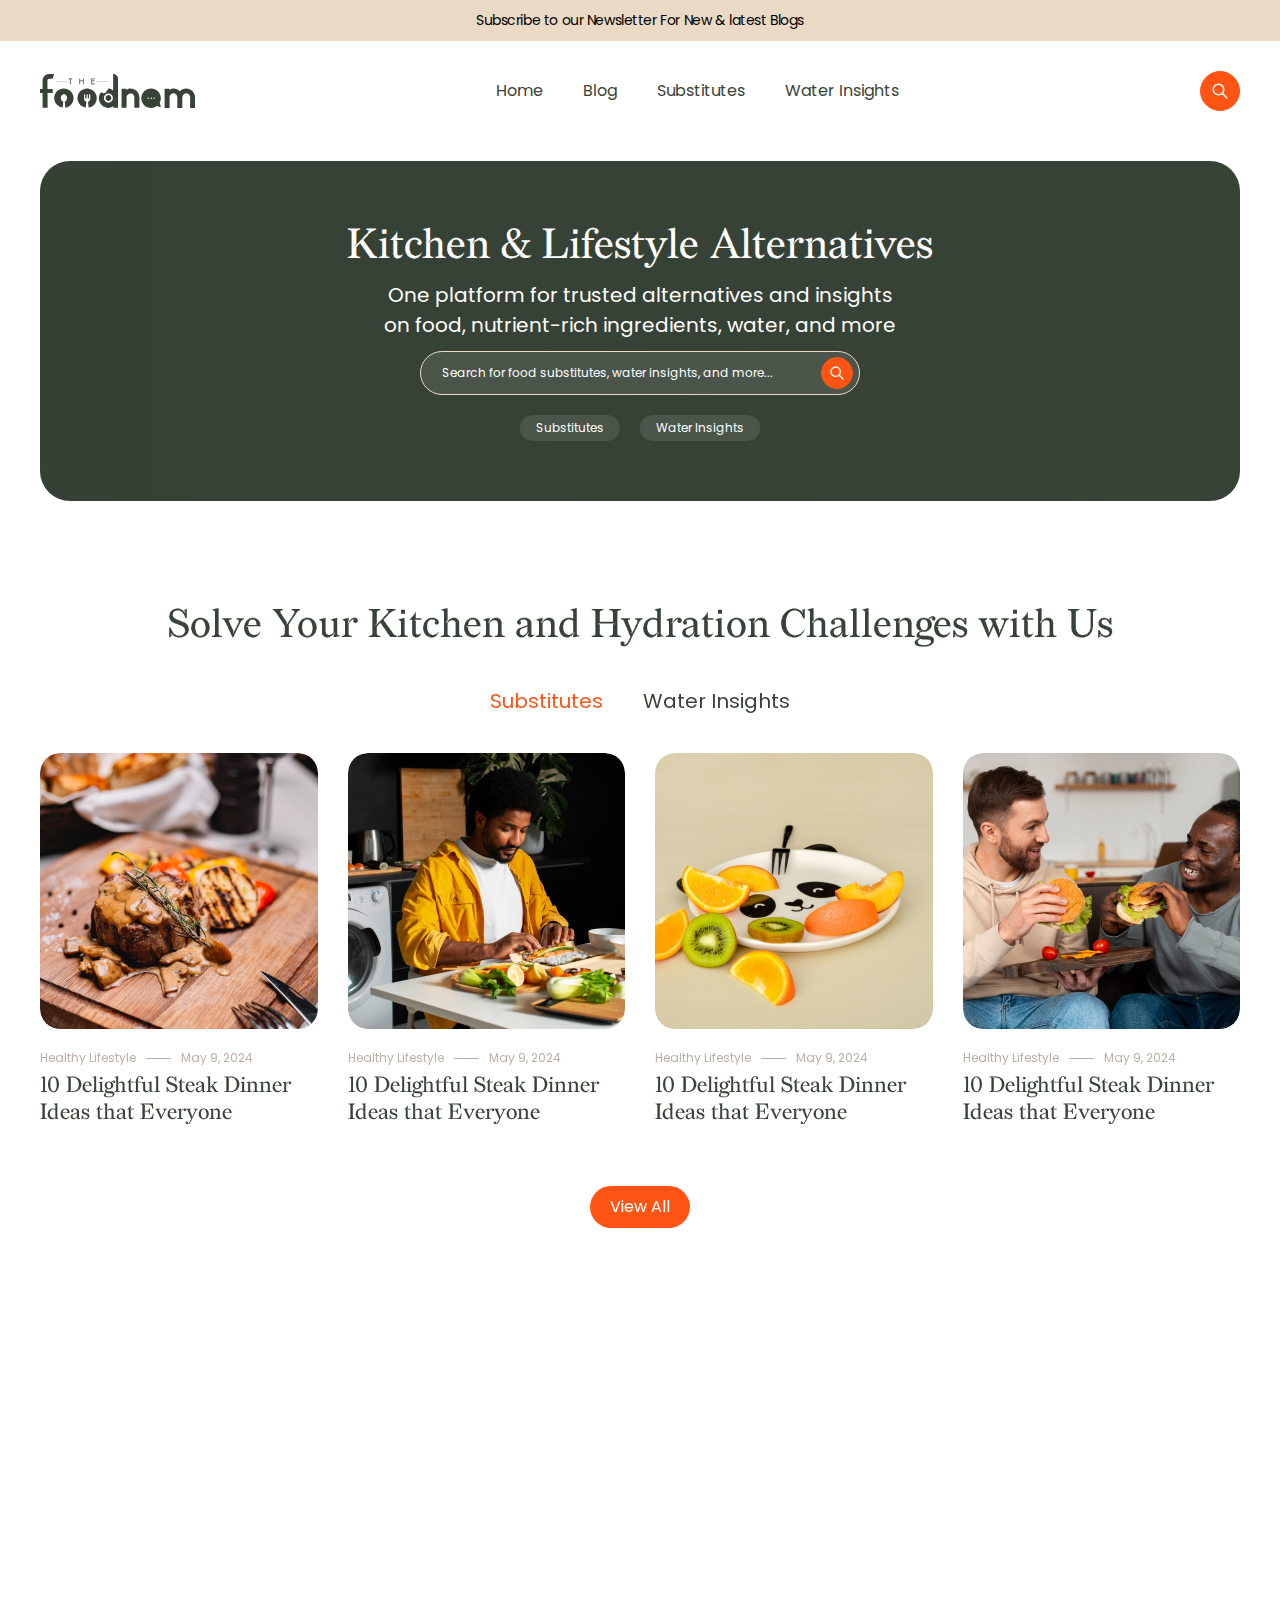
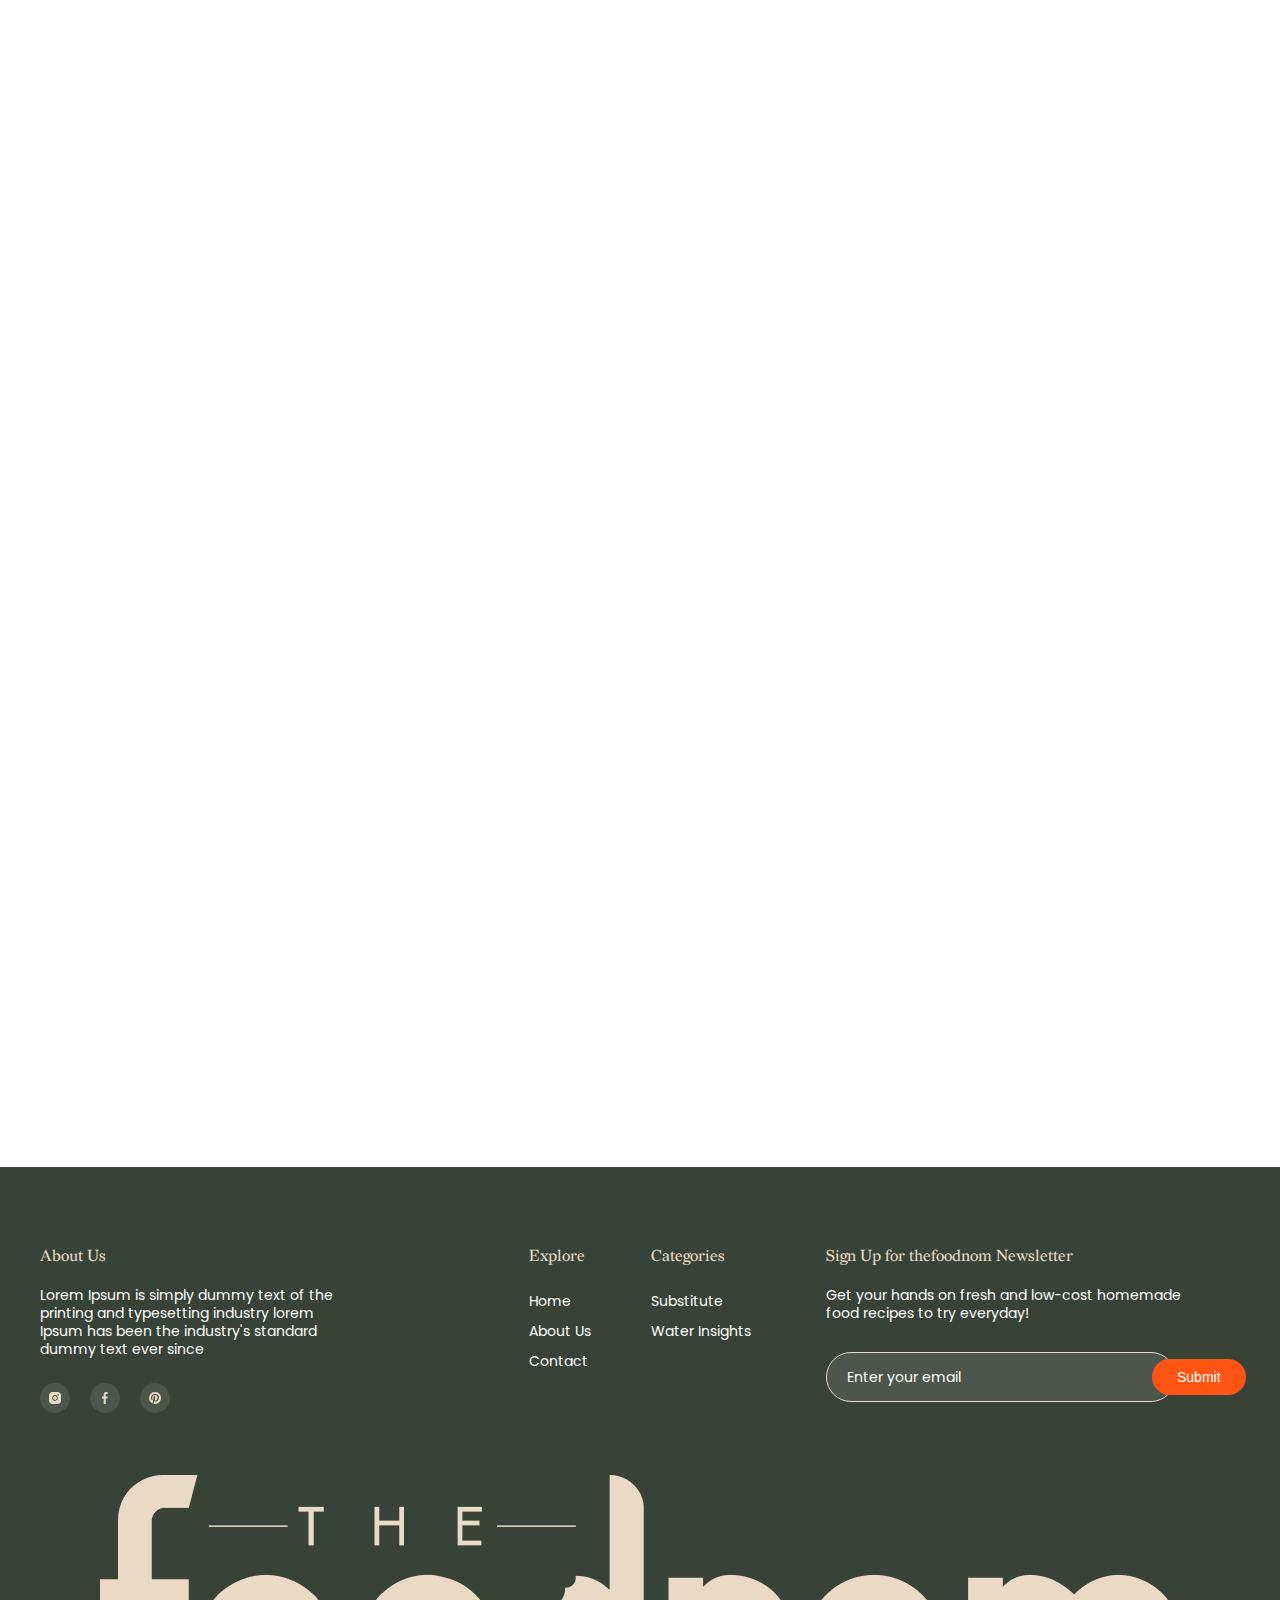
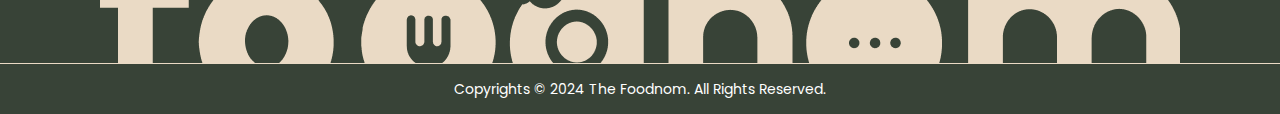
==== index.html @ 559aedf1 "initial" ====
<!DOCTYPE html>
<html lang="en">

<head>
    <meta charset="UTF-8">
    <meta name="viewport" content="width=device-width, initial-scale=1.0">
    <link rel="preconnect" href="https://fonts.googleapis.com">
    <link rel="preconnect" href="https://fonts.gstatic.com" crossorigin>
    <link href="https://unpkg.com/aos@2.3.1/dist/aos.css" rel="stylesheet">
    <link rel="stylesheet" href="assets/css/style.css">
    <title>Home</title>
</head>

<body>
    <!-- headTop -->
    <div class="headTop">
        <div class="container">
            <div class="hed-tp-row">
                <p>Subscribe to our Newsletter For New & latest Blogs</p>
            </div>
        </div>
    </div>
    <!-- headTop -->

    <!-- headMain -->
    <header class="headMain">
        <div class="container">
            <div class="hed-mn-row">
                <div class="headLogo">
                    <a href="#"> <img src="assets/images/darkLogo.svg" alt=""></a>
                </div>
                <div class="headLinks">
                    <ul>
                        <li><a href="#">Home</a></li>
                        <li><a href="#">Blog</a></li>
                        <li><a href="#">Substitutes</a></li>
                        <li><a href="#">Water Insights</a></li>
                    </ul>
                </div>
                <div class="headIcons">
                    <a href="#"><img src="assets/images/Search.svg" alt=""></a>
                </div>
            </div>
        </div>
    </header>

    <!-- headMain -->

    <!-- bannerMain -->
    <section class="bannerMain ">
        <div class="container">
            <div class="ban-mn-hldr" data-aos="fade-up" data-aos-duration="600">
                <div class="ban-mn-row">
                    <h1 class="h1_main-head">Kitchen & Lifestyle Alternatives</h1>
                    <p>One platform for trusted alternatives and insights on food, nutrient-rich ingredients, water, and
                        more</p>
                    <form action="?" class="searchForm">
                        <div class="search-hldr">
                            <input type="text" placeholder="Search for food substitutes, water insights, and more...">
                            <button type="search">
                                <img src="assets/images/Search.svg" alt="">
                            </button>
                    </form>
                </div>
                <form action="?" class="catg-btn">
                    <button>Substitutes</button>
                    <button>Water Insights</button>
                </form>
            </div>
        </div>
        </div>
    </section>
    <!-- bannerMain -->

    <!-- tabsBlogSec -->
    <section class="tabsBlogSec" data-aos="fade-up" data-aos-duration="600">
        <div class="container">
            <h2 class="head_upper-h2">Solve Your Kitchen and Hydration Challenges with Us</h2>
            <div class="prod-tab-blog-row" data-aos="fade-up" data-aos-duration="600"> 
                <div class="tabBlogHead">
                    <div class="tabs-blog active-tab" data-tab-prod="tab1">Substitutes</div>
                    <div class="tabs-blog" data-tab-prod="tab2">Water Insights</div>
                </div>

                <div class="tabBlogContent">
                    <div class="tab-blog-content tab1 active-content">
                        <div class="blog-tab-cnt-row xAcesRow">
                            <div class="blogBox xisLay">
                                <div class="blog-box-img">
                                    <a href="#">
                                        <img src="assets/images/blog-box-1.jpg" alt="">
                                    </a>
                                </div>
                                <div class="blog-box-cont">
                                    <div class="blog-catg-date">
                                        <span class="catg">Healthy Lifestyle</span>
                                        <span class="dtebl">May 9, 2024</span>
                                    </div>
                                    <div class="blog-name">
                                        <a href="#">
                                            <h3>10 Delightful Steak Dinner Ideas that Everyone </h3>
                                        </a>
                                    </div>
                                </div>
                            </div>
                            <div class="blogBox xisLay">
                                <div class="blog-box-img">
                                    <a href="#">
                                        <img src="assets/images/blog-box-2.jpg" alt="">
                                    </a>
                                </div>
                                <div class="blog-box-cont">
                                    <div class="blog-catg-date">
                                        <span class="catg">Healthy Lifestyle</span>
                                        <span class="dtebl">May 9, 2024</span>
                                    </div>
                                    <div class="blog-name">
                                        <a href="#">
                                            <h3>10 Delightful Steak Dinner Ideas that Everyone </h3>
                                        </a>
                                    </div>
                                </div>
                            </div>
                            <div class="blogBox xisLay">
                                <div class="blog-box-img">
                                    <a href="#">
                                        <img src="assets/images/blog-box-3.jpg" alt="">
                                    </a>
                                </div>
                                <div class="blog-box-cont">
                                    <div class="blog-catg-date">
                                        <span class="catg">Healthy Lifestyle</span>
                                        <span class="dtebl">May 9, 2024</span>
                                    </div>
                                    <div class="blog-name">
                                        <a href="#">
                                            <h3>10 Delightful Steak Dinner Ideas that Everyone </h3>
                                        </a>
                                    </div>
                                </div>
                            </div>
                            <div class="blogBox xisLay">
                                <div class="blog-box-img">
                                    <a href="#">
                                        <img src="assets/images/blog-box-4.jpg" alt="">
                                    </a>
                                </div>
                                <div class="blog-box-cont">
                                    <div class="blog-catg-date">
                                        <span class="catg">Healthy Lifestyle</span>
                                        <span class="dtebl">May 9, 2024</span>
                                    </div>
                                    <div class="blog-name">
                                        <a href="#">
                                            <h3>10 Delightful Steak Dinner Ideas that Everyone </h3>
                                        </a>
                                    </div>
                                </div>
                            </div>
                        </div>
                    </div>

                    <div class="tab-blog-content tab2 ">
                        <div class="blog-tab-cnt-row xAcesRow">
                            <div class="blogBox xisLay">
                                <div class="blog-box-img">
                                    <a href="#">
                                        <img src="assets/images/blog-box-1.jpg" alt="">
                                    </a>
                                </div>
                                <div class="blog-box-cont">
                                    <div class="blog-catg-date">
                                        <span class="catg">Healthy Lifestyle</span>
                                        <span class="dtebl">May 9, 2024</span>
                                    </div>
                                    <div class="blog-name">
                                        <a href="#">
                                            <h3>10 Delightful Steak Dinner Ideas that Everyone </h3>
                                        </a>
                                    </div>
                                </div>
                            </div>
                            <div class="blogBox xisLay">
                                <div class="blog-box-img">
                                    <a href="#">
                                        <img src="assets/images/blog-box-2.jpg" alt="">
                                    </a>
                                </div>
                                <div class="blog-box-cont">
                                    <div class="blog-catg-date">
                                        <span class="catg">Healthy Lifestyle</span>
                                        <span class="dtebl">May 9, 2024</span>
                                    </div>
                                    <div class="blog-name">
                                        <a href="#">
                                            <h3>10 Delightful Steak Dinner Ideas that Everyone </h3>
                                        </a>
                                    </div>
                                </div>
                            </div>
                        </div>
                    </div>

                </div>

            </div>

            <div class="mainBtn view-more-btn">
                <a href="#">View All</a>
            </div>

        </div>
    </section>
    <!-- tabsBlogSec -->

    <!-- latestBlogSec -->
    <section class="latestBlogSec">
        <div class="container">
            <h2 class="head_side-h2" data-aos="fade-up" data-aos-duration="300">Stay Ahead with Our Latest Posts</h2>
            <div class="ltst-blg-sc-row" data-aos="fade-up" data-aos-duration="400">
                <div class="blog-tab-cnt-row yAcesRow">
                    <div class="blogBox yisLay">
                        <div class="blog-box-img">
                            <a href="#">
                                <img src="assets/images/blog-box-5.jpg" alt="">
                            </a>
                        </div>
                        <div class="blog-box-cont">
                            <div class="blog-catg-date">
                                <span class="catg">Healthy Lifestyle</span>
                                <span class="dtebl">May 9, 2024</span>
                            </div>
                            <div class="blog-name">
                                <a href="#">
                                    <h3>10 Delightful Steak Dinner Ideas that Everyone </h3>
                                </a>
                            </div>
                            <div class="blog-desc">
                                <p>Lorem Ipsum has been the industry's standard dummy text ever since the 1500s, when an
                                    unknown printer took a galley.</p>
                            </div>
                        </div>
                    </div>
                    <div class="blogBox yisLay">
                        <div class="blog-box-img">
                            <a href="#">
                                <img src="assets/images/blog-box-6.jpg" alt="">
                            </a>
                        </div>
                        <div class="blog-box-cont">
                            <div class="blog-catg-date">
                                <span class="catg">Healthy Lifestyle</span>
                                <span class="dtebl">May 9, 2024</span>
                            </div>
                            <div class="blog-name">
                                <a href="#">
                                    <h3>10 Delightful Steak Dinner Ideas that Everyone </h3>
                                </a>
                            </div>
                            <div class="blog-desc">
                                <p>Lorem Ipsum has been the industry's standard dummy text ever since the 1500s, when an
                                    unknown printer took a galley.</p>
                            </div>
                        </div>
                    </div>
                    <div class="blogBox yisLay">
                        <div class="blog-box-img">
                            <a href="#">
                                <img src="assets/images/blog-box-7.jpg" alt="">
                            </a>
                        </div>
                        <div class="blog-box-cont">
                            <div class="blog-catg-date">
                                <span class="catg">Healthy Lifestyle</span>
                                <span class="dtebl">May 9, 2024</span>
                            </div>
                            <div class="blog-name">
                                <a href="#">
                                    <h3>10 Delightful Steak Dinner Ideas that Everyone </h3>
                                </a>
                            </div>
                            <div class="blog-desc">
                                <p>Lorem Ipsum has been the industry's standard dummy text ever since the 1500s, when an
                                    unknown printer took a galley.</p>
                            </div>
                        </div>
                    </div>
                    <div class="blogBox yisLay">
                        <div class="blog-box-img">
                            <a href="#">
                                <img src="assets/images/blog-box-8.jpg" alt="">
                            </a>
                        </div>
                        <div class="blog-box-cont">
                            <div class="blog-catg-date">
                                <span class="catg">Healthy Lifestyle</span>
                                <span class="dtebl">May 9, 2024</span>
                            </div>
                            <div class="blog-name">
                                <a href="#">
                                    <h3>10 Delightful Steak Dinner Ideas that Everyone </h3>
                                </a>
                            </div>
                            <div class="blog-desc">
                                <p>Lorem Ipsum has been the industry's standard dummy text ever since the 1500s, when an
                                    unknown printer took a galley.</p>
                            </div>
                        </div>
                    </div>
                </div>
                <div class="add-hldr">
                    <img src="assets/images/addimg.jpg" alt="">
                </div>
            </div>
            <ul class="pagination-list" data-aos="fade-up" data-aos-duration="500" data-aos-offset="0">
                <li class="page-list prev-page"><a href="#"><img src="assets/images/right-arr.svg" alt=""></a></li>
                <li class="page-list active-page"><a href="#">1</a></li>
                <li class="page-list"><a href="#">2</a></li>
                <li class="page-list"><a href="#">3</a></li>
                <li class="page-list"><a href="#">4</a></li>
                <li class="page-list next-page"><a href="#"><img src="assets/images/left-arr.svg" alt=""></a></li>
            </ul>
        </div>
    </section>
    <!-- latestBlogSec -->

    <!-- instaGallSec -->
    <section class="instaGallSec" data-aos="fade-up" data-aos-duration="300">
        <div class="container">
            <div class="ins-sec-row">
                <img src="assets/images/instasecimg.png" alt="">
            </div>
        </div>
    </section>
    <!-- instaGallSec -->

    <!-- mainFooter -->
    <footer class="mainFooter">
        <div class="footTop">
            <div class="container">
                <div class="main-foot-row">
                    <div class="ft-lnks-pr">
                        <h3>About Us</h3>
                        <p>Lorem Ipsum is simply dummy text of the
                            printing and typesetting industry lorem Ipsum
                            has been the industry's standard dummy
                            text ever since</p>
                        <ul class="socList">
                            <li><a href="#"><img src="assets/images/instaIc.svg" alt=""></a></li>
                            <li><a href="#"><img src="assets/images/fbIc.svg" alt=""></a></li>
                            <li><a href="#"><img src="assets/images/pinteretIc.svg" alt=""></a></li>
                        </ul>
                    </div>
                    <div class="ft-lnks-pr">
                        <h3>Explore</h3>
                        <ul class="linkSite">
                            <li><a href="#">Home</a></li>
                            <li><a href="#">About Us</a></li>
                            <li><a href="#">Contact</a></li>
                        </ul>
                    </div>
                    <div class="ft-lnks-pr">
                        <h3>Categories</h3>
                        <ul class="linkSite">
                            <li><a href="#">Substitute</a></li>
                            <li><a href="#">Water Insights</a></li>
                        </ul>
                    </div>
                    <div class="ft-lnks-pr">
                        <h3>Sign Up for thefoodnom Newsletter</h3>
                        <p>Get your hands on fresh and low-cost homemade
                            food recipes to try everyday!</p>
                        <form action="" class="news-letter-foot">
                            <div class="sbscHldr">
                                <input type="email" placeholder="Enter your email">
                                <button type="submit">Submit</button>
                            </div>
                        </form>
                    </div>
                </div>
                <div class="footTopImg">
                    <img src="assets/images/large-logo-png.png" alt="">
                </div>
            </div>
        </div>
        <div class="footBottom">
            <div class="container">
                <p>Copyrights © 2024 The Foodnom. All Rights Reserved.</p>
            </div>
        </div>
    </footer>
    <!-- mainFooter -->

    <script src="https://unpkg.com/aos@2.3.1/dist/aos.js"></script>
    <script src="assets/js/script.js"></script>
</body>

</html>
---- assets/css/style.css ----
@import url('https://fonts.googleapis.com/css2?family=DM+Sans:ital,opsz,wght@0,9..40,100..1000;1,9..40,100..1000&family=Lato:ital,wght@0,100;0,300;0,400;0,700;0,900;1,100;1,300;1,400;1,700;1,900&family=Montserrat:ital,wght@0,100..900;1,100..900&family=Noto+Sans:ital,wght@0,100..900;1,100..900&family=Nunito:ital,wght@0,200..1000;1,200..1000&family=Poppins:ital,wght@0,100;0,200;0,300;0,400;0,500;0,600;0,700;0,800;0,900;1,100;1,200;1,300;1,400;1,500;1,600;1,700;1,800;1,900&family=Rethink+Sans:ital,wght@0,400..800;1,400..800&display=swap');

@font-face {
    font-family: "Redaction";
    src: url(../fonts/Redaction10-Regular.otf);
}

* {
    margin: 0;
    padding: 0;
    box-sizing: border-box;
    text-decoration: none;
    list-style: none;
}

body {
    font-family: "poppins", sans-serif;
}

h1,
h2,
h3,
h4,
h5,
h6 {
    font-family: "Redaction";
    font-weight: 400;
}

img {
    display: block;
    max-width: 100%;
}

.container {
    max-width: 1240px;
    margin: 0 auto;
    padding: 0 20px;
    width: 100%;
}

/* headTop */

.headTop {
    padding: 10px;
    background: #EADAC5;
}

.hed-tp-row {
    width: 100%;
}

.hed-tp-row p {
    font-size: 14px;
    font-weight: 400;
    line-height: 21px;
    letter-spacing: -0.03em;
    text-align: center;
}

/* headTop */

/* headMain */

.headMain {
    padding: 30px 0;
}

.hed-mn-row {
    display: grid;
    grid-template-columns: max-content 1fr auto;
    gap: 20px;
    align-items: center;
}

.headLogo {
    width: 155px;
    height: 40px;
}

.headLogo a {
    display: block;
    height: 100%;
    width: 100%;
}

.headLogo a img {
    height: 100%;
    width: 100%;
    object-fit: contain;
}

.headLinks {
    display: flex;
    align-items: center;
    justify-content: center;
}

.headLinks ul {
    display: flex;
    gap: 40px;
    align-items: center;

}

.headLinks ul li a {
    color: #384337;
    font-size: 16px;
    line-height: 24px;
    font-weight: 400;
    transition: all ease-in-out .3s;
    display: block;
    overflow: hidden;
}

.headLinks ul li a:hover {
    color: #FF5414;
    transform: translateY(-2px);
}

.headIcons {
    display: flex;
    justify-content: end;
}

.headIcons a {
    height: 40px;
    width: 40px;
    background: #FF5414;
    border-radius: 50%;
    border: 1px solid #FF5414;
    display: flex;
    align-items: center;
    justify-content: center;
    transition: all ease-in-out .3s;
}

.headIcons a:hover {
    background: #384337;
    box-shadow: 1px 1px 1px 1px #3843378b;
    border-color: #384337;
}

.headIcons a img {
    height: 18px;
    width: 18px;
    object-fit: contain;
    transition: all ease-in-out .3s;
}

.headIcons a:hover img {
    transform: translateY(-2px);
}

/* headMain */

/* bannerMain */

.bannerMain {
    padding-top: 20px;
}

.ban-mn-hldr {
    background: linear-gradient(90deg, #354134 0%, #384337 100%);
    padding: 60px 20px;
    border-radius: 30px;
}

.ban-mn-row {
    max-width: 590px;
    margin: 0 auto;
}

.h1_main-head {
    font-family: "Redaction";
    font-size: 42px;
    font-weight: 400;
    line-height: 50.4px;
    text-align: center;
    color: #fff;
}

.ban-mn-row p {
    color: #fff;
    font-size: 20px;
    font-weight: 400;
    line-height: 30px;
    text-align: center;
    max-width: 528px;
    margin: 0 auto;
    margin-top: 9px;
}

.search-hldr {
    display: grid;
    align-items: center;
    grid-template-columns: 1fr max-content;
    padding: 5px 6px;
    border: 1px solid #EADAC5;
    background: #FFFFFF1A;
    max-width: 440px;
    margin: 0 auto;
    border-radius: 100px;
    gap: 10px;
    margin-top: 11px;
}

.search-hldr input {
    background: transparent;
    border: none;
    color: #fff;
    outline: none;
    padding: 7px 15px;
    width: 100%;
    font-family: "Poppins", sans-serif;
    font-size: 12px;
    font-weight: 400;
    line-height: 18px;
    text-align: left;
}

.search-hldr input::placeholder {
    font-family: "Poppins", sans-serif;
    font-size: 12px;
    font-weight: 400;
    line-height: 18px;
    color: #fff;
}

.search-hldr button {
    height: 32px;
    width: 32px;
    background: #FF5414;
    border: 1px solid #FF5414;
    border-radius: 50%;
    display: flex;
    justify-content: center;
    align-items: center;
    cursor: pointer;
}

.search-hldr button img {
    height: 16px;
    width: 16px;
    object-fit: contain;
}

.catg-btn {
    display: flex;
    justify-content: center;
    gap: 20px;
    align-items: center;
    margin-top: 20px;
}

.catg-btn button {
    padding: 4px 16px;
    font-family: "Poppins", sans-serif;
    font-size: 12px;
    font-weight: 400;
    line-height: 18px;
    color: #fff;
    background: #FFFFFF1A;
    outline: none;
    border: none;
    border-radius: 100px;
    cursor: pointer;
}

/* bannerMain */


/* tabsBlogSec */

.tabsBlogSec {
    padding-top: 100px;
}

.head_upper-h2 {
    font-family: "Redaction";
    font-size: 40px;
    font-weight: 400;
    line-height: 48px;
    text-align: center;
    color: #384337;
}

.prod-tab-blog-row {
    margin-top: 40px;
}

.tabBlogHead {
    display: flex;
    justify-content: center;
    cursor: pointer;
    gap: 40px;
    overflow-x: auto;
    overflow-y: hidden;
}

.tabs-blog {
    font-family: "poppins", sans-serif;
    font-size: 20px;
    font-weight: 400;
    line-height: 24px;
    text-align: left;
    color: #384337;
    text-transform: capitalize;
    text-wrap: nowrap;
    padding-bottom: 10px;
}

.tabs-blog.active-tab {
    color: #FF5414;
    position: relative;
}

.tabBlogContent {
    margin-top: 30px;
}

.tab-blog-content {
    display: none;
}

.blog-tab-cnt-row {
    display: grid;
    gap: 30px;
}

.blog-tab-cnt-row.xAcesRow {
    grid-template-columns: repeat(4, 1fr);
}

.blogBox {
    display: flex;
    gap: 20px;
    position: relative;
    transition: all ease-in-out .3s;
    align-items: center;
}

.blogBox:hover .blog-box-img img {
    transform: scale(1.05);
}

.blogBox:hover .blog-box-img {
    box-shadow: 2px 2px 20px 0px #35413480;
}

.blogBox:hover .blog-name h3 {
    color: #FF5414;
}

.blogBox.xisLay {
    flex-direction: column;
}

.active-content {
    display: block;
}

.blog-box-img {
    height: 276px;
    width: 100%;
    border-radius: 20px;
    overflow: hidden;
    transition: all ease-in-out .3s;
}

.blog-box-img img {
    height: 100%;
    width: 100%;
    border-radius: 20px;
    object-fit: cover;
    overflow: hidden;
    transition: all ease-in-out .3s;
}

.blog-catg-date {
    display: flex;
    gap: 10px;
    align-items: center;
}

.blog-catg-date::after {
    content: "";
    position: relative;
    height: 1px;
    width: 25px;
    background: #7C5F4A80;
    order: 1;
}

.blog-catg-date span {
    font-size: 12px;
    font-weight: 400;
    line-height: 18px;
    text-align: left;
    color: #7C5F4A80;
}

.blog-catg-date span.catg {
    order: 1;
}

.blog-catg-date span.dtebl {
    order: 2;
}

.blog-name {
    margin-top: 6px;
}

.blog-name h3 {
    font-family: "Redaction";
    font-size: 22px;
    font-weight: 400;
    line-height: 26.4px;
    text-align: left;
    color: #384337;
    transition: all ease-in-out .3s;
}

.blog-name a::after {
    content: '';
    position: absolute;
    top: 0;
    left: 0;
    height: 100%;
    width: 100%;
}

.mainBtn a {
    background: #FF5414;
    padding: 9px 20px;
    border-radius: 100px;
    font-size: 16px;
    font-weight: 400;
    line-height: 24px;
    text-align: center;
    color: #fff;
    display: block;
    width: fit-content;
    text-transform: capitalize;
    transition: all ease .3s;
}

.mainBtn a:hover {
    background: #384337;
}

.view-more-btn a {
    margin: 60px auto 0;
}

/* tabsBlogSec */

/* latestBlogSec */

.latestBlogSec {
    margin-top: 100px;
}

.head_side-h2 {
    color: #384337;
    font-family: "Redaction";
    font-size: 40px;
    font-weight: 400;
    line-height: 48px;
    text-align: left;
}

.ltst-blg-sc-row {
    margin-top: 40px;
    display: grid;
    grid-template-columns: 1fr 310px;
    gap: 20px;
}

.blog-tab-cnt-row.yAcesRow {
    grid-template-columns: repeat(1, 1fr);
}

.blogBox.yisLay {
    flex-direction: row;
}

.blogBox.yisLay .blog-box-img {
    width: 32%;
    height: 217px;
    border-radius: 30px;
}

.blogBox.yisLay .blog-box-img img {
    border-radius: 30px;
}

.blogBox.yisLay .blog-box-cont {
    width: 58%;
}

.blog-desc {
    margin-top: 20px;
}

.blog-desc p {
    font-size: 16px;
    font-weight: 400;
    line-height: 24px;
    text-align: left;
    color: #000;
    max-width: 80%;
}

.pagination-list {
    margin-top: 60px;
    display: flex;
    align-items: center;
    gap: 20px;
}

.pagination-list .page-list a {
    color: #000;
    font-size: 14px;
    font-weight: 500;
    line-height: 21px;
    text-align: left;
}

.pagination-list .page-list a img {
    height: 15px;
    width: 15px;
    object-fit: contain;
}

.pagination-list .page-list.active-page a {
    height: 36px;
    width: 36px;
    background: #FF5414;
    border-radius: 50%;
    display: flex;
    align-items: center;
    justify-content: center;
    color: #fff;
}

.instaGallSec {
    margin-top: 100px;
}

.instaGallSec .container {
    max-width: 1600px;
    padding: 0;
    margin: 0 auto;
}

.mainFooter {
    position: relative;
}

.footTop {
    background: #384337;
    padding-top: 80px;
}

.main-foot-row {
    display: grid;
    grid-template-columns: 1.5fr max-content max-content 1.5fr;
    gap: 60px;
}

.ft-lnks-pr h3 {
    font-size: 16px;
    font-weight: 400;
    line-height: 19.2px;
    text-align: left;
    color: #EADAC5;
}

.ft-lnks-pr p {
    font-size: 14px;
    font-weight: 400;
    line-height: 18px;
    text-align: left;
    color: #fff;
    margin-top: 20px;
    max-width: 320px;
}

.ft-lnks-pr:has(.sbscHldr) p {
    max-width: 360px;
}

.socList {
    display: flex;
    gap: 20px;
    margin-top: 25px;
}

.socList li a {
    height: 30px;
    width: 30px;
    backdrop-filter: blur(20px);
    background: #FFFFFF1A;
    display: flex;
    align-items: center;
    justify-content: center;
    border-radius: 50%;
    transition: all ease-in-out .3s;
}

.socList li a:hover {
    background: #fff;
}

.socList li a:hover img {
    transform: translateY(-1px);
    filter: brightness(0) saturate(100%) invert(22%) sepia(3%) saturate(2882%) hue-rotate(68deg) brightness(91%) contrast(82%);
}

.socList li a img {
    height: 12px;
    width: 12px;
    object-fit: contain;
    transition: all ease .3s;
}

.linkSite {
    display: flex;
    flex-direction: column;
    margin-top: 20px;
}

.linkSite li a {
    font-size: 14px;
    font-weight: 400;
    line-height: 30px;
    text-align: left;
    color: #fff;
}

.news-letter-foot {
    margin-top: 30px;
}

.ft-lnks-pr:has(.news-letter-foot) {
    margin-left: 15px;
}

.sbscHldr {
    display: grid;
    grid-template-columns: 1fr max-content;
    padding: 6px;
    align-items: center;
    gap: 20px;
    border: 1px solid #EADAC5;
    border-radius: 100px;
    background: #FFFFFF1A;
    max-width: 350px;
}

.sbscHldr input {
    background: transparent;
    border: none;
    outline: none;
    font-family: "Poppins", sans-serif;
    font-size: 14px;
    font-weight: 400;
    line-height: 24px;
    text-align: left;
    color: #fff;
    padding: 6px 14px;
}

.sbscHldr input::placeholder {
    font-family: "Poppins", sans-serif;
    font-size: 14px;
    font-weight: 400;
    line-height: 24px;
    text-align: left;
    color: #fff;
}

.sbscHldr button {
    background: #FF5414;
    padding: 6px 25px;
    outline: none;
    border: none;
    border-radius: 100px;
    font-size: 14px;
    font-weight: 400;
    line-height: 24px;
    text-align: left;
    color: #fff;
    cursor: pointer;
    transition: ease-in-out .3s all;
}

.sbscHldr button:hover {
    background: #384337;
}

.footTopImg {
    margin: 0 auto;
    margin-top: 60px;
    max-width: 1080px;
    height: 240px;
}

.footTopImg img {
    height: 100%;
    width: 100%;
    object-fit: contain;
}

.footBottom {
    background: #384337;
    padding: 16px;
    border-top: 1px solid #EADAC5;
    margin-top: -50px;
    position: relative;
    z-index: 2;
}

.footBottom p {
    font-size: 14px;
    font-weight: 400;
    line-height: 18px;
    text-align: center;
    color: #fff;
}

/* latestBlogSec */
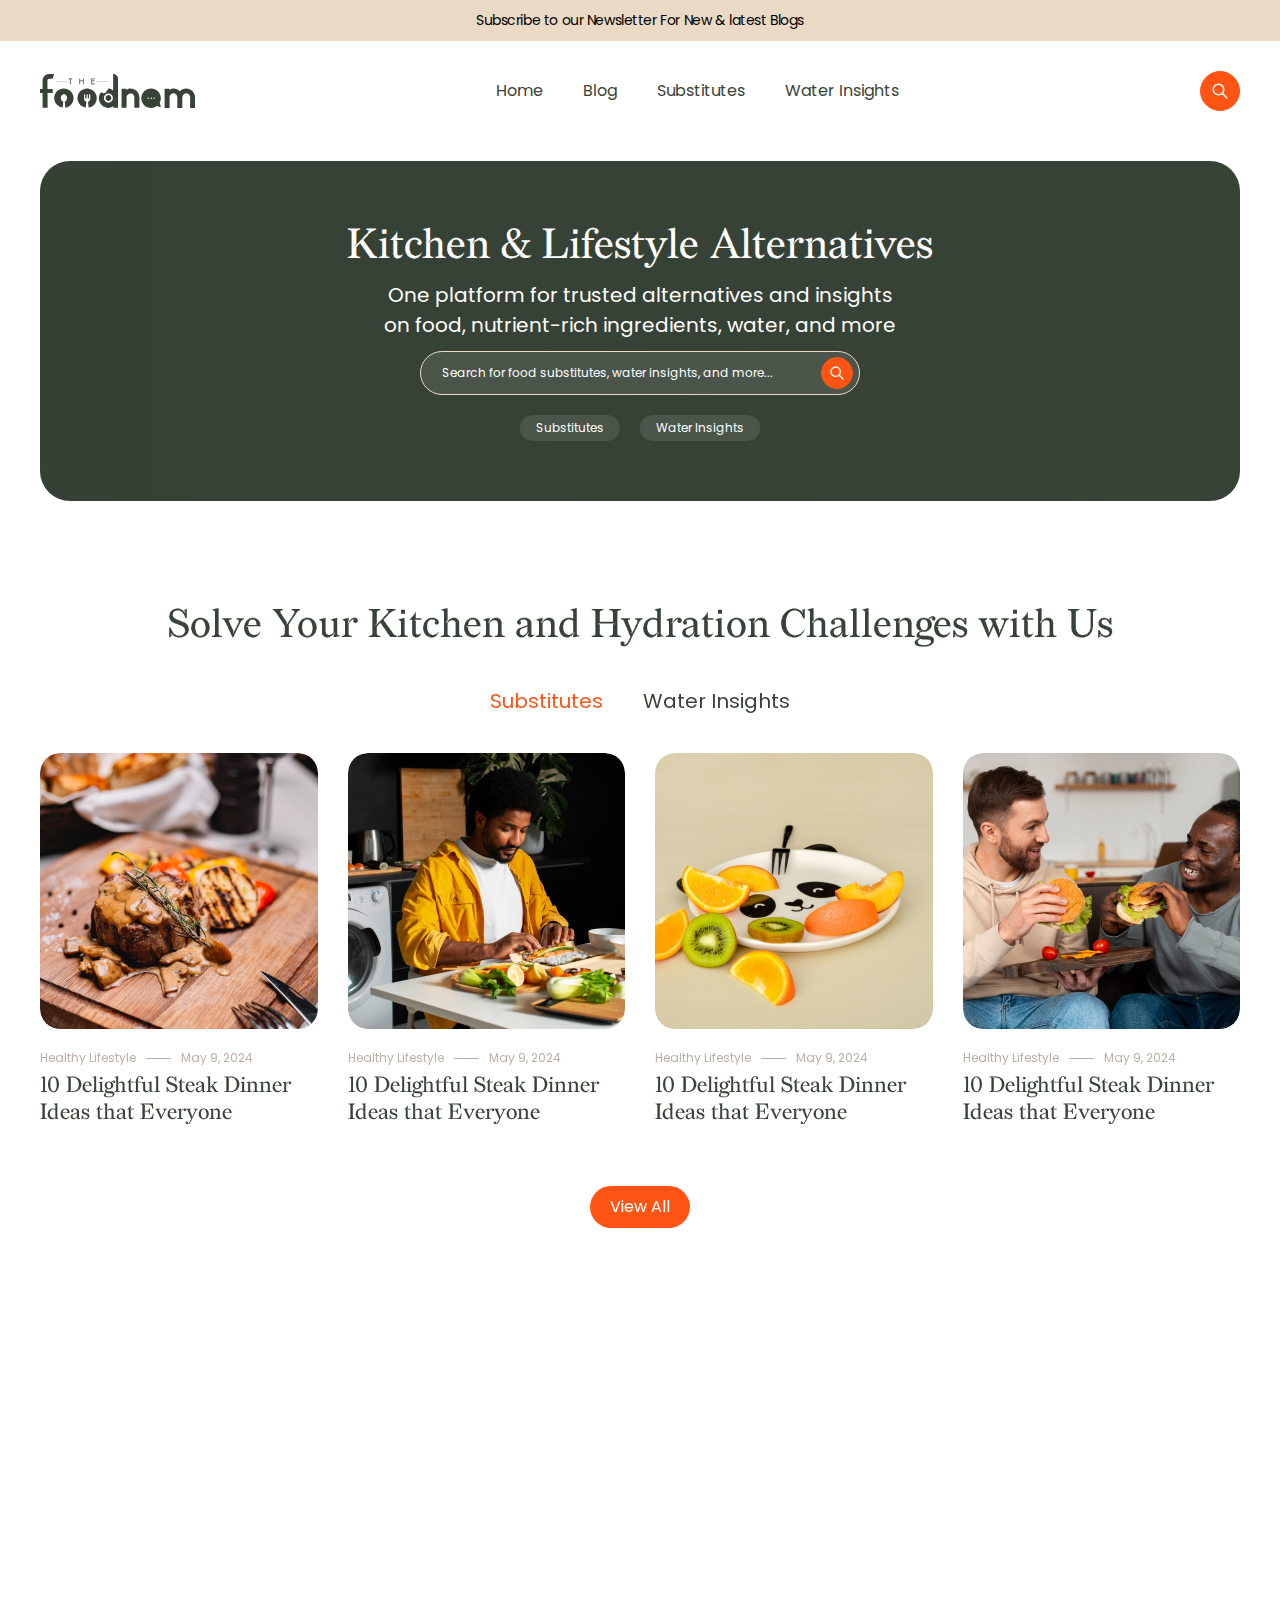
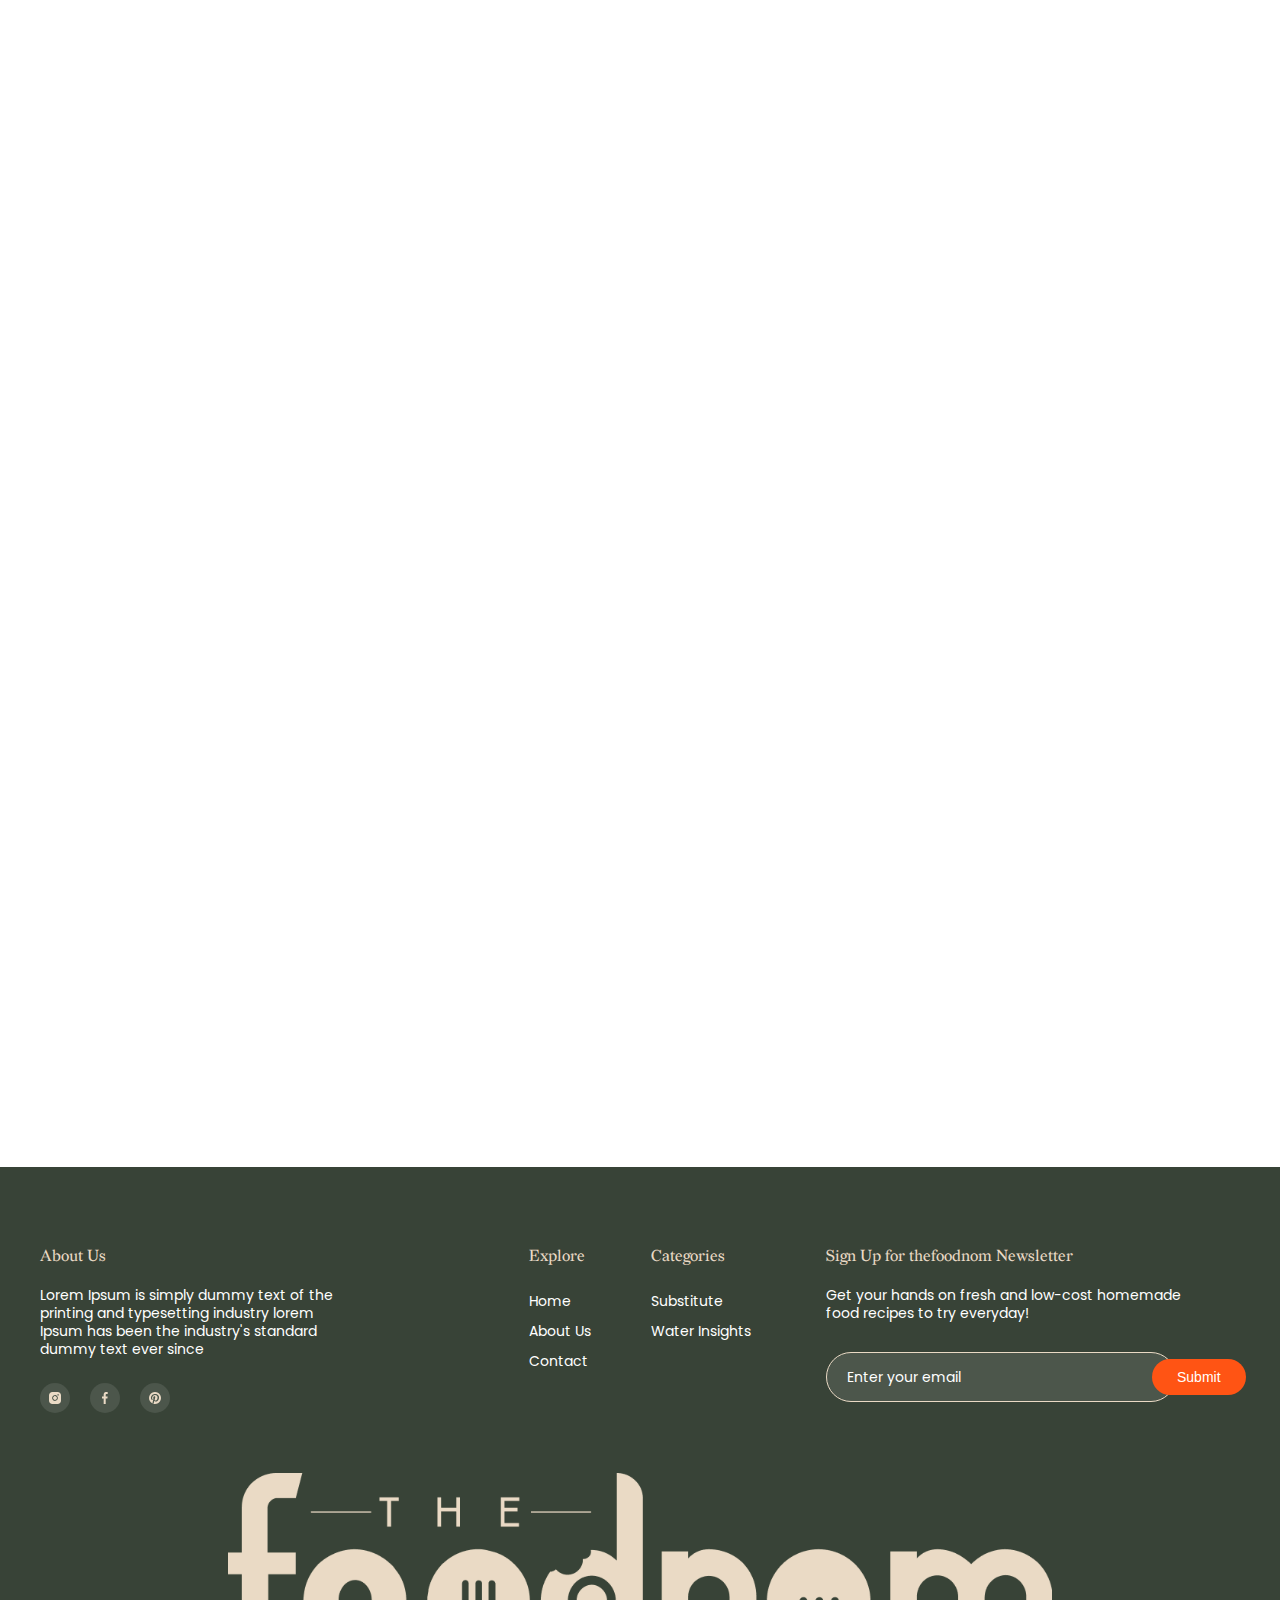
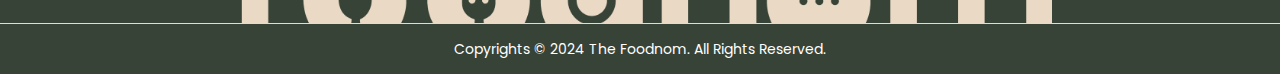
==== commit 84112290: "new" ====
--- a/index.html
+++ b/index.html
@@ -8,6 +8,7 @@
     <link rel="preconnect" href="https://fonts.gstatic.com" crossorigin>
     <link href="https://unpkg.com/aos@2.3.1/dist/aos.css" rel="stylesheet">
     <link rel="stylesheet" href="assets/css/style.css">
+    <link rel="stylesheet" href="assets/css/responsive.css">
     <title>Home</title>
 </head>
 
@@ -40,6 +41,9 @@
                 <div class="headIcons">
                     <a href="#"><img src="assets/images/Search.svg" alt=""></a>
                 </div>
+                <button class="humburgerMenu">
+                    <img src="assets/images/menuHamBurger.svg" alt="">
+                </button>
             </div>
         </div>
     </header>
@@ -76,7 +80,7 @@
     <section class="tabsBlogSec" data-aos="fade-up" data-aos-duration="600">
         <div class="container">
             <h2 class="head_upper-h2">Solve Your Kitchen and Hydration Challenges with Us</h2>
-            <div class="prod-tab-blog-row" data-aos="fade-up" data-aos-duration="600"> 
+            <div class="prod-tab-blog-row" data-aos="fade-up" data-aos-duration="600">
                 <div class="tabBlogHead">
                     <div class="tabs-blog active-tab" data-tab-prod="tab1">Substitutes</div>
                     <div class="tabs-blog" data-tab-prod="tab2">Water Insights</div>
--- a/assets/css/style.css
+++ b/assets/css/style.css
@@ -43,6 +43,8 @@
 
 .headTop {
     padding: 10px;
+    padding-left: 0 !important;
+    padding-right: 0 !important;
     background: #EADAC5;
 }
 
@@ -152,6 +154,10 @@
     transform: translateY(-2px);
 }
 
+.humburgerMenu {
+    display: none;
+}
+
 /* headMain */
 
 /* bannerMain */
@@ -188,7 +194,7 @@
     text-align: center;
     max-width: 528px;
     margin: 0 auto;
-    margin-top: 9px;
+    padding-top: 9px;
 }
 
 .search-hldr {
@@ -217,6 +223,7 @@
     font-weight: 400;
     line-height: 18px;
     text-align: left;
+    padding-right: 0 !important;
 }
 
 .search-hldr input::placeholder {
@@ -250,7 +257,7 @@
     justify-content: center;
     gap: 20px;
     align-items: center;
-    margin-top: 20px;
+    padding-top: 20px;
 }
 
 .catg-btn button {
@@ -286,7 +293,7 @@
 }
 
 .prod-tab-blog-row {
-    margin-top: 40px;
+    padding-top: 40px;
 }
 
 .tabBlogHead {
@@ -316,7 +323,7 @@
 }
 
 .tabBlogContent {
-    margin-top: 30px;
+    padding-top: 30px;
 }
 
 .tab-blog-content {
@@ -409,7 +416,7 @@
 }
 
 .blog-name {
-    margin-top: 6px;
+    padding-top: 6px;
 }
 
 .blog-name h3 {
@@ -454,12 +461,23 @@
     margin: 60px auto 0;
 }
 
+.add-hldr {
+    width: 100%;
+}
+
+.add-hldr img {
+    width: 100%;
+    object-fit: cover;
+    border-radius: 30px;
+}
+
+
 /* tabsBlogSec */
 
 /* latestBlogSec */
 
 .latestBlogSec {
-    margin-top: 100px;
+    padding-top: 100px;
 }
 
 .head_side-h2 {
@@ -472,7 +490,7 @@
 }
 
 .ltst-blg-sc-row {
-    margin-top: 40px;
+    padding-top: 40px;
     display: grid;
     grid-template-columns: 1fr 310px;
     gap: 20px;
@@ -501,7 +519,7 @@
 }
 
 .blog-desc {
-    margin-top: 20px;
+    padding-top: 20px;
 }
 
 .blog-desc p {
@@ -514,7 +532,7 @@
 }
 
 .pagination-list {
-    margin-top: 60px;
+    padding-top: 60px;
     display: flex;
     align-items: center;
     gap: 20px;
@@ -546,7 +564,7 @@
 }
 
 .instaGallSec {
-    margin-top: 100px;
+    padding-top: 100px;
 }
 
 .instaGallSec .container {
@@ -584,7 +602,7 @@
     line-height: 18px;
     text-align: left;
     color: #fff;
-    margin-top: 20px;
+    padding-top: 20px;
     max-width: 320px;
 }
 
@@ -595,7 +613,7 @@
 .socList {
     display: flex;
     gap: 20px;
-    margin-top: 25px;
+    padding-top: 25px;
 }
 
 .socList li a {
@@ -629,7 +647,7 @@
 .linkSite {
     display: flex;
     flex-direction: column;
-    margin-top: 20px;
+    padding-top: 20px;
 }
 
 .linkSite li a {
@@ -641,7 +659,7 @@
 }
 
 .news-letter-foot {
-    margin-top: 30px;
+    padding-top: 30px;
 }
 
 .ft-lnks-pr:has(.news-letter-foot) {
@@ -703,7 +721,7 @@
 
 .footTopImg {
     margin: 0 auto;
-    margin-top: 60px;
+    padding-top: 60px;
     max-width: 1080px;
     height: 240px;
 }
@@ -718,7 +736,7 @@
     background: #384337;
     padding: 16px;
     border-top: 1px solid #EADAC5;
-    margin-top: -50px;
+    margin-top: -30px;
     position: relative;
     z-index: 2;
 }
--- a/assets/css/responsive.css
+++ b/assets/css/responsive.css
@@ -0,0 +1,537 @@
+@media only screen and (max-width : 1024px) {
+    /* Home Page Css Start */
+
+    .headLinks ul {
+        gap: 30px;
+    }
+
+    .headMain {
+        padding: 20px 0;
+    }
+
+    .ban-mn-hldr {
+        padding: 50px 20px;
+    }
+
+    .h1_main-head {
+        font-size: 36px;
+        line-height: 46px;
+    }
+
+    .ban-mn-row p {
+        font-size: 16px;
+        line-height: 24px;
+    }
+
+    .tabsBlogSec {
+        padding-top: 80px;
+    }
+
+    .head_upper-h2,
+    .head_side-h2 {
+        font-size: 34px;
+        line-height: 42px;
+    }
+
+    .tabBlogHead {
+        gap: 30px;
+    }
+
+    .tabs-blog {
+        font-size: 18px;
+        line-height: 22px;
+    }
+
+    .prod-tab-blog-row {
+        padding-top: 30px;
+    }
+
+    .blog-tab-cnt-row {
+        gap: 30px 20px;
+    }
+
+    .blog-box-img {
+        height: 240px;
+    }
+
+    .blog-name h3 {
+        font-size: 20px;
+        line-height: 24px;
+    }
+
+    .view-more-btn a {
+        margin: 50px auto 0;
+    }
+
+    .latestBlogSec {
+        padding-top: 80px;
+    }
+
+    .ltst-blg-sc-row {
+        grid-template-columns: 1fr 270px;
+    }
+
+    .blogBox.yisLay .blog-box-img {
+        height: 190px;
+    }
+
+    .pagination-list {
+        padding-top: 50px;
+    }
+
+    .instaGallSec {
+        padding-top: 80px;
+    }
+
+    .footTop {
+        padding-top: 60px;
+    }
+
+    .main-foot-row {
+        gap: 30px;
+    }
+
+    .sbscHldr {
+        gap: 15px;
+    }
+
+    .footTopImg {
+        padding-top: 50px;
+        height: 200px;
+    }
+
+    /* Home Page Css End */
+}
+
+@media only screen and (max-width : 768px) {
+    /* Home Page Css Start */
+
+    .headLogo {
+        width: 140px;
+        height: 40px;
+    }
+
+    .headMain {
+        padding: 15px 0;
+    }
+
+    .humburgerMenu {
+        display: block;
+        height: 35px;
+        width: 35px;
+        background: #FF5414;
+        border-radius: 50%;
+        border: none;
+        margin: 0 auto;
+    }
+
+    .humburgerMenu img {
+        filter: brightness(0) saturate(100%) invert(100%) sepia(0%) saturate(1972%) hue-rotate(291deg) brightness(117%) contrast(108%);
+        height: 20px;
+        width: 20px;
+        object-fit: contain;
+        margin: 0 auto;
+    }
+
+    .headIcons a {
+        height: 35px;
+        width: 35px;
+    }
+
+    .hed-mn-row {
+        gap: 15px;
+        grid-template-columns: 1fr max-content auto;
+    }
+
+    .headLinks {
+        display: none;
+    }
+
+    .ban-mn-hldr {
+        padding: 40px 20px;
+    }
+
+    .h1_main-head {
+        font-size: 32px;
+        line-height: 40px;
+    }
+
+    .ban-mn-row p {
+        font-size: 14px;
+        line-height: 20px;
+    }
+
+    .ban-mn-hldr {
+        border-radius: 20px;
+    }
+
+    .tabsBlogSec {
+        padding-top: 60px;
+    }
+
+    .head_upper-h2,
+    .head_side-h2 {
+        font-size: 30px;
+        line-height: 36px;
+    }
+
+    .tabBlogContent {
+        padding-top: 20px;
+    }
+
+    .tabs-blog {
+        font-size: 16px;
+        line-height: 20px;
+    }
+
+    .blog-tab-cnt-row.xAcesRow {
+        grid-template-columns: repeat(2, 1fr);
+    }
+
+    .blog-name h3 {
+        font-size: 18px;
+        line-height: 20px;
+    }
+
+    .view-more-btn a {
+        margin: 40px auto 0;
+    }
+
+    .mainBtn a {
+        font-size: 14px;
+        line-height: 20px;
+    }
+
+    .latestBlogSec {
+        padding-top: 60px;
+    }
+
+    .ltst-blg-sc-row {
+        padding-top: 30px;
+        grid-template-columns: repeat(1, 1fr);
+    }
+
+    .blog-desc {
+        padding-top: 14px;
+    }
+
+    .blog-desc p {
+        font-size: 14px;
+        line-height: 20px;
+    }
+
+    .blogBox.yisLay .blog-box-img {
+        height: 160px;
+        border-radius: 20px;
+    }
+
+    .blogBox.yisLay .blog-box-img img {
+        border-radius: 20px;
+    }
+
+    .add-hldr {
+        height: 400px;
+    }
+
+    .add-hldr img {
+        height: 100%;
+        border-radius: 20px;
+    }
+
+    .pagination-list {
+        padding-top: 40px;
+    }
+
+    .pagination-list {
+        gap: 15px;
+    }
+
+    .instaGallSec {
+        padding-top: 60px;
+    }
+
+    .footTop {
+        padding-top: 50px;
+    }
+
+    .footTopImg {
+        padding-top: 40px;
+        height: 160px;
+    }
+
+    .footBottom {
+        padding: 12px;
+    }
+
+    .main-foot-row {
+        grid-template-columns: 1fr 1fr;
+    }
+
+    /* Home Page Css End */
+}
+
+@media only screen and (max-width : 576px) {
+    /* Home Page Start */
+
+    .container {
+        padding: 0 15px;
+    }
+
+    .hed-tp-row p {
+        font-size: 12px;
+        line-height: 16px;
+    }
+
+    .headLogo {
+        width: 130px;
+        height: 34px;
+    }
+
+    .hed-mn-row {
+        gap: 10px;
+    }
+
+    .headIcons a {
+        height: 30px;
+        width: 30px;
+    }
+
+    .headIcons a img {
+        height: 15px;
+        width: 15px;
+    }
+
+    .humburgerMenu {
+        height: 30px;
+        width: 30px;
+    }
+
+    .humburgerMenu img {
+        height: 15px;
+        width: 15px;
+    }
+
+    .ban-mn-hldr {
+        padding: 30px 15px;
+    }
+
+    .ban-mn-row p {
+        font-size: 12px;
+        line-height: 16px;
+    }
+
+    .h1_main-head {
+        font-size: 26px;
+        line-height: 30px;
+    }
+
+    .search-hldr input {
+        padding: 5px 10px;
+    }
+
+    .search-hldr {
+        padding: 4px 4px;
+    }
+
+    .search-hldr button {
+        height: 26px;
+        width: 26px;
+    }
+
+    .search-hldr button img {
+        height: 13px;
+        width: 13px;
+    }
+
+    .catg-btn {
+        gap: 10px;
+        padding-top: 15px;
+    }
+
+    .ban-mn-hldr {
+        border-radius: 10px;
+    }
+
+    .tabsBlogSec {
+        padding-top: 40px;
+    }
+
+    .head_upper-h2,
+    .head_side-h2 {
+        font-size: 22px;
+        line-height: 28px;
+    }
+
+    .tabBlogHead {
+        gap: 15px;
+    }
+
+    .prod-tab-blog-row {
+        padding-top: 20px;
+    }
+
+    .tabBlogContent {
+        padding-top: 10px;
+    }
+
+    .blog-tab-cnt-row.xAcesRow {
+        grid-template-columns: repeat(1, 1fr);
+        gap: 20px;
+    }
+
+    .blog-box-img {
+        height: 200px;
+        border-radius: 10px;
+    }
+
+    .blog-box-img img {
+        border-radius: 10px;
+    }
+
+    .blog-name h3 {
+        font-size: 16px;
+        line-height: 20px;
+    }
+
+    .mainBtn a {
+        font-size: 12px;
+        line-height: 16px;
+    }
+
+    .view-more-btn a {
+        margin: 30px auto 0;
+    }
+
+    .blogBox {
+        gap: 10px;
+    }
+
+    .blogBox.yisLay .blog-box-img {
+        height: 120px;
+        border-radius: 10px;
+    }
+
+    .blogBox.yisLay .blog-box-img img {
+        border-radius: 10px;
+    }
+
+    .blog-desc {
+        padding-top: 10px;
+    }
+
+    .blog-desc p {
+        font-size: 12px;
+        line-height: 15px;
+    }
+
+    .blog-catg-date span {
+        font-size: 11px;
+    }
+
+    .add-hldr {
+        height: 300px;
+    }
+
+    .add-hldr img {
+        border-radius: 10px;
+    }
+
+    .ltst-blg-sc-row {
+        gap: 30px;
+    }
+
+    .instaGallSec {
+        padding-top: 40px;
+    }
+
+    .main-foot-row {
+        grid-template-columns: repeat(1, 1fr);
+    }
+
+    .ft-lnks-pr:has(.news-letter-foot) {
+        margin-left: 0;
+    }
+
+    .pagination-list .page-list.active-page a {
+        height: 27px;
+        width: 27px;
+    }
+
+    .pagination-list .page-list a {
+        font-size: 12px;
+        line-height: 16px;
+    }
+
+    .main-foot-row {
+        gap: 20px;
+    }
+
+    .linkSite li a {
+        font-size: 12px;
+        line-height: 20px;
+    }
+
+    .linkSite {
+        padding-top: 10px;
+    }
+
+    .ft-lnks-pr h3 {
+        font-size: 14px;
+        line-height: 20px;
+    }
+
+    .sbscHldr input,
+    .sbscHldr input::placeholder {
+        font-size: 12px;
+        line-height: 16px;
+    }
+
+    .sbscHldr input {
+        padding: 3px 10px;
+    }
+
+    .sbscHldr {
+        gap: 10px;
+    }
+
+    .footTop {
+        padding-top: 40px;
+    }
+
+    .socList {
+        gap: 15px;
+        padding-top: 15px;
+    }
+
+    .ft-lnks-pr p {
+        font-size: 12px;
+        line-height: 16px;
+        padding-top: 10px;
+    }
+
+    .news-letter-foot {
+        padding-top: 20px;
+    }
+
+    .sbscHldr button {
+        font-size: 12px;
+        line-height: 16px;
+        padding: 6px 15px;
+    }
+
+    .footTopImg {
+        padding-top: 30px;
+        height: 140px;
+    }
+
+    .footBottom {
+        padding: 10px;
+    }
+
+    .footBottom p {
+        font-size: 12px;
+        line-height: 16px;
+    }
+
+    /* Home Page End */
+}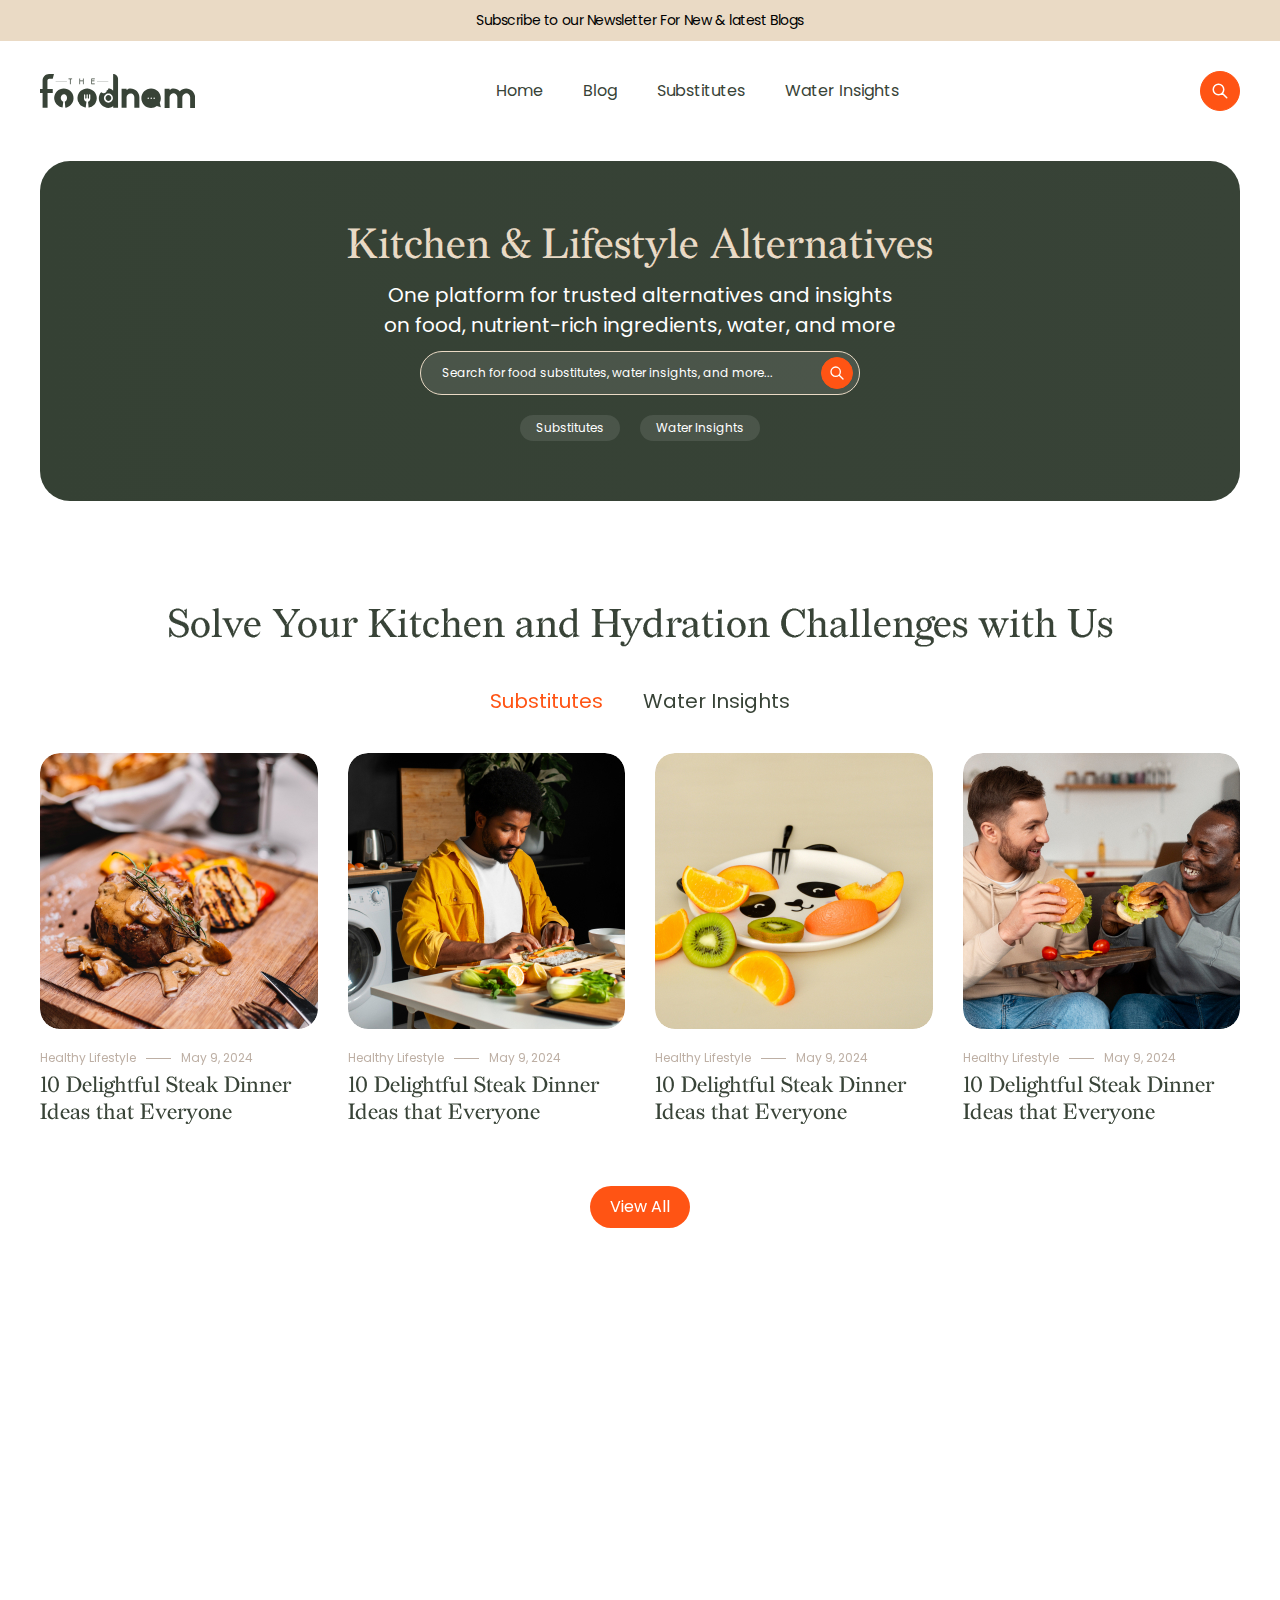
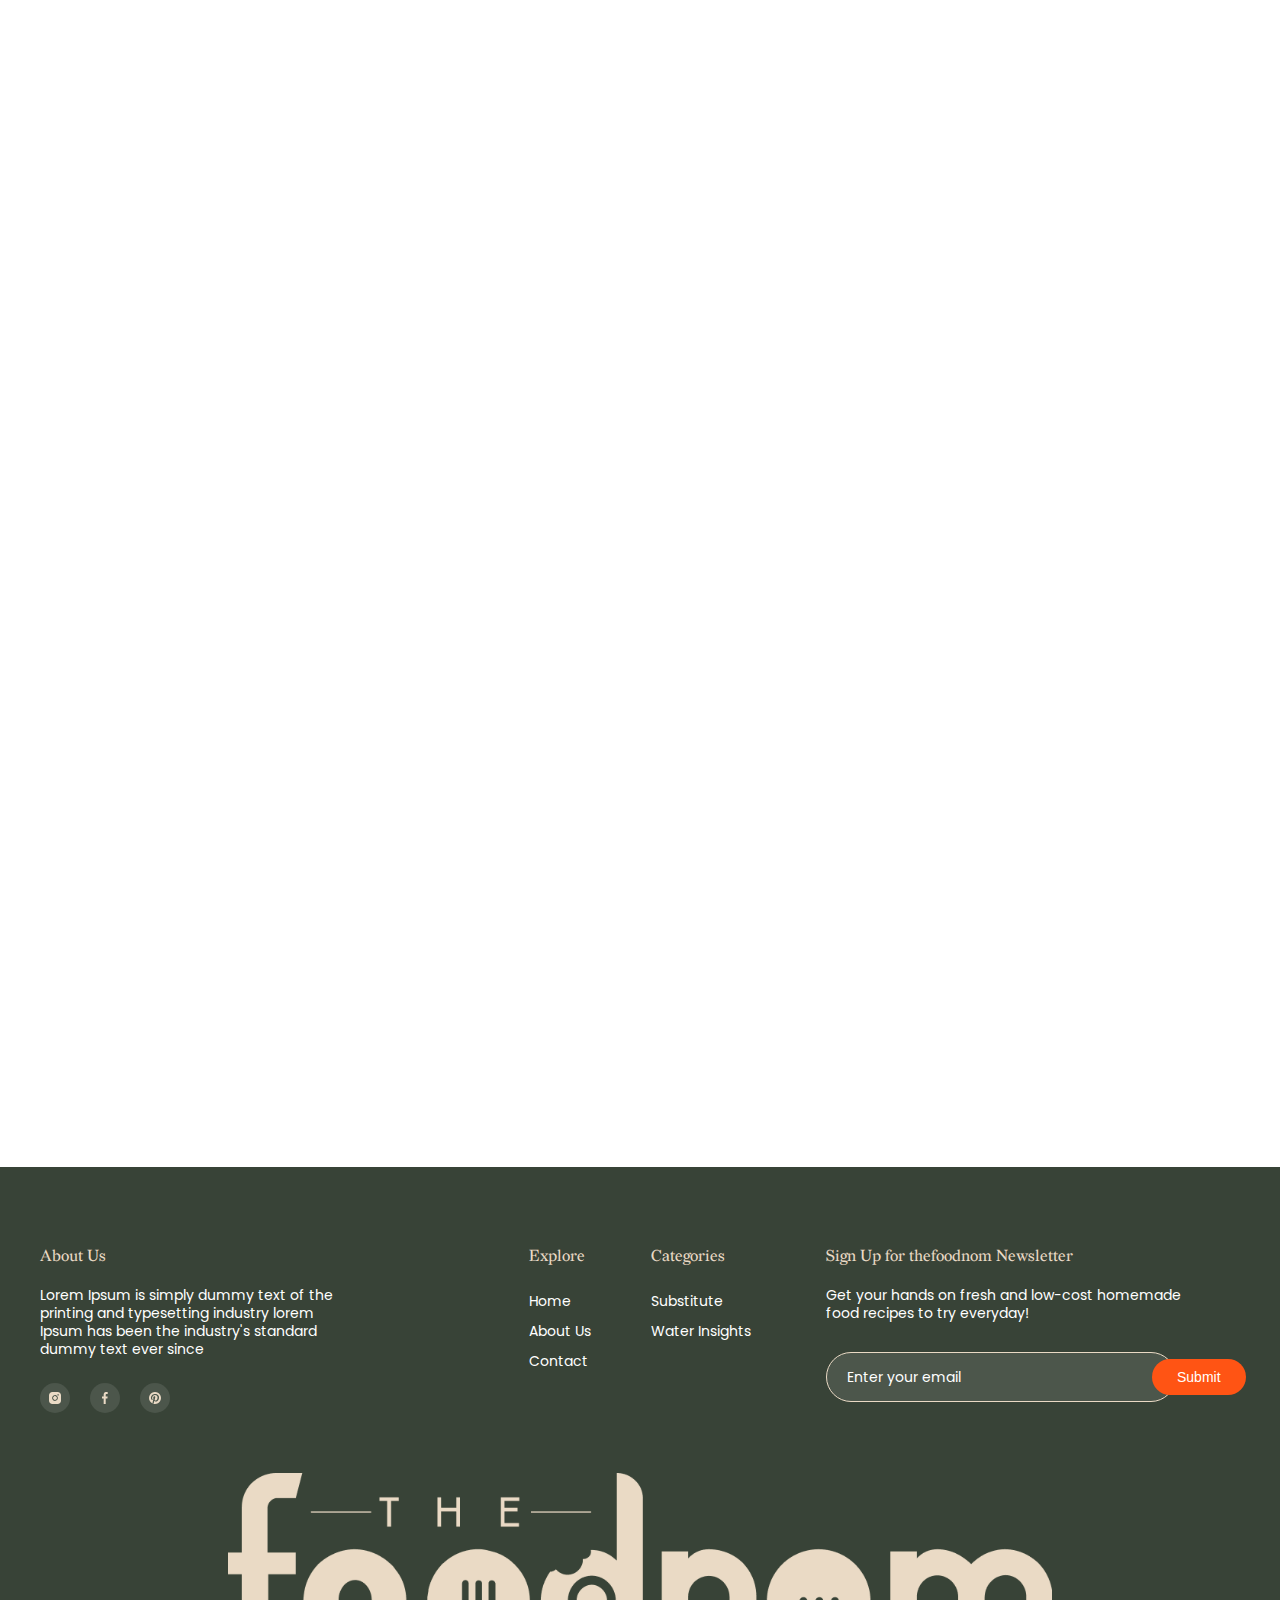
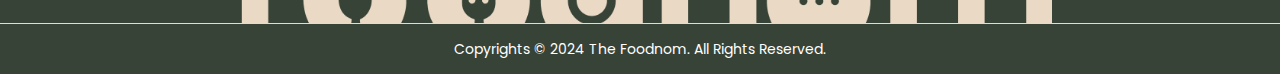
==== commit 3b444632: "new-up" ====
--- a/index.html
+++ b/index.html
@@ -28,11 +28,11 @@
         <div class="container">
             <div class="hed-mn-row">
                 <div class="headLogo">
-                    <a href="#"> <img src="assets/images/darkLogo.svg" alt=""></a>
+                    <a href="index.html"> <img src="assets/images/darkLogo.svg" alt=""></a>
                 </div>
                 <div class="headLinks">
                     <ul>
-                        <li><a href="#">Home</a></li>
+                        <li><a href="index.html">Home</a></li>
                         <li><a href="#">Blog</a></li>
                         <li><a href="#">Substitutes</a></li>
                         <li><a href="#">Water Insights</a></li>
@@ -79,7 +79,9 @@
     <!-- tabsBlogSec -->
     <section class="tabsBlogSec" data-aos="fade-up" data-aos-duration="600">
         <div class="container">
-            <h2 class="head_upper-h2">Solve Your Kitchen and Hydration Challenges with Us</h2>
+            <div class="headHldr">
+                <h2 class="head_upper-h2">Solve Your Kitchen and Hydration Challenges with Us</h2>
+            </div>
             <div class="prod-tab-blog-row" data-aos="fade-up" data-aos-duration="600">
                 <div class="tabBlogHead">
                     <div class="tabs-blog active-tab" data-tab-prod="tab1">Substitutes</div>
@@ -220,7 +222,10 @@
     <!-- latestBlogSec -->
     <section class="latestBlogSec">
         <div class="container">
-            <h2 class="head_side-h2" data-aos="fade-up" data-aos-duration="300">Stay Ahead with Our Latest Posts</h2>
+            <div class="headHldr">
+                <h2 class="head_side-h2" data-aos="fade-up" data-aos-duration="300">Stay Ahead with Our Latest Posts
+                </h2>
+            </div>
             <div class="ltst-blg-sc-row" data-aos="fade-up" data-aos-duration="400">
                 <div class="blog-tab-cnt-row yAcesRow">
                     <div class="blogBox yisLay">
@@ -360,7 +365,7 @@
                         <ul class="linkSite">
                             <li><a href="#">Home</a></li>
                             <li><a href="#">About Us</a></li>
-                            <li><a href="#">Contact</a></li>
+                            <li><a href="contact.html">Contact</a></li>
                         </ul>
                     </div>
                     <div class="ft-lnks-pr">
--- a/assets/css/style.css
+++ b/assets/css/style.css
@@ -183,7 +183,7 @@
     font-weight: 400;
     line-height: 50.4px;
     text-align: center;
-    color: #fff;
+    color: #EADAC5;
 }
 
 .ban-mn-row p {
@@ -515,7 +515,7 @@
 }
 
 .blogBox.yisLay .blog-box-cont {
-    width: 58%;
+    width: 68%;
 }
 
 .blog-desc {
@@ -749,4 +749,125 @@
     color: #fff;
 }
 
-/* latestBlogSec */+/* latestBlogSec */
+
+/* contMain */
+
+.contMain {
+    padding-top: 50px;
+}
+
+.headHldr p {
+    margin: 0 auto;
+    margin-top: 10px;
+    max-width: 780px;
+    font-size: 18px;
+    font-weight: 400;
+    line-height: 27px;
+    text-align: center;
+    color: #000;
+}
+
+.cnt-main-row {
+    max-width: 1000px;
+    margin: 0 auto;
+    margin-top: 60px;
+    display: grid;
+    grid-template-columns: repeat(2, 1fr);
+    gap: 30px;
+}
+
+.cont-left {
+    height: 100%;
+    width: 100%;
+}
+
+.cont-left img {
+    height: 100%;
+    width: 100%;
+    object-fit: cover;
+    border-radius: 30px;
+}
+
+.cont-right {
+    padding: 40px 30px;
+    border-radius: 30px;
+    background: #EADAC566;
+}
+
+.cnt-frm-hldr {
+    display: grid;
+    grid-template-columns: repeat(1, 1fr);
+    gap: 20px;
+}
+
+.field-ct input {
+    padding: 13.5px 30px;
+    font-family: "Poppins", sans-serif;
+    font-size: 14px;
+    font-weight: 400;
+    line-height: 21px;
+    text-align: left;
+    color: #000;
+    background: transparent;
+    width: 100%;
+    border-radius: 100px;
+    outline: none;
+    border: 1px solid #7C5F4A33;
+}
+
+.field-ct input:focus,
+.field-ct textarea:focus {
+    background: #fff;
+    border-color: #fff;
+    box-shadow: 0px 4px 10px 0px #DED1C4;
+}
+
+.field-ct input::placeholder,
+.field-ct textarea::placeholder {
+    font-size: 14px;
+    font-weight: 400;
+    line-height: 21px;
+    text-align: left;
+    color: #000;
+}
+
+.field-ct textarea {
+    padding: 13.5px 30px;
+    font-family: "Poppins", sans-serif;
+    font-size: 14px;
+    font-weight: 400;
+    line-height: 21px;
+    text-align: left;
+    color: #000;
+    background: transparent;
+    width: 100%;
+    border-radius: 30px;
+    outline: none;
+    border: 1px solid #7C5F4A33;
+    height: 205px;
+}
+
+.field-ct button {
+    padding: 13.5px 30px;
+    font-family: "Poppins", sans-serif;
+    font-size: 14px;
+    font-weight: 400;
+    line-height: 21px;
+    text-align: center;
+    color: #fff;
+    background: #FF5414;
+    width: 100%;
+    border-radius: 30px;
+    outline: none;
+    border: 1px solid transparent;
+    cursor: pointer;
+    margin-top: 20px;
+    transition: all ease-in-out .3s;
+}
+
+.field-ct button:hover {
+    background: #384337;
+}
+
+/* contMain */--- a/assets/css/responsive.css
+++ b/assets/css/responsive.css
@@ -101,6 +101,23 @@
     }
 
     /* Home Page Css End */
+
+    /* Contact Page Css Start */
+
+    .contMain {
+        padding-top: 40px;
+    }
+
+    .headHldr p {
+        font-size: 16px;
+        line-height: 24px;
+    }
+
+    .cnt-main-row {
+        margin-top: 50px;
+    }
+
+    /* Contact Page Css End */
 }
 
 @media only screen and (max-width : 768px) {
@@ -268,6 +285,44 @@
     }
 
     /* Home Page Css End */
+
+    /* Contact Page Css Start */
+    .contMain {
+        padding-top: 40px;
+    }
+
+    .cnt-main-row {
+        margin-top: 40px;
+        grid-template-columns: repeat(1, 1fr);
+    }
+
+    .cont-left {
+        height: 400px;
+    }
+
+    .cont-left img {
+        border-radius: 20px;
+    }
+
+    .cont-right {
+        border-radius: 20px;
+        padding: 30px 20px;
+    }
+
+    .field-ct button {
+        margin-top: 10px;
+    }
+
+    .field-ct textarea {
+        border-radius: 20px;
+        padding: 10px 20px;
+    }
+
+    .field-ct input {
+        padding: 10px 20px;
+    }
+
+    /* Contact Page Css End */
 }
 
 @media only screen and (max-width : 576px) {
@@ -327,6 +382,17 @@
 
     .search-hldr input {
         padding: 5px 10px;
+        font-size: 10px;
+        line-height: 14px;
+    }
+
+    .search-hldr input::placeholder {
+        font-size: 10px;
+        line-height: 14px;
+    }
+
+    .search-hldr {
+        gap: 5px;
     }
 
     .search-hldr {
@@ -425,7 +491,11 @@
     }
 
     .blog-catg-date span {
-        font-size: 11px;
+        font-size: 10px;
+    }
+
+    .blog-desc p {
+        max-width: 95%;
     }
 
     .add-hldr {
@@ -534,4 +604,73 @@
     }
 
     /* Home Page End */
+
+    /* Contact Page Css Start */
+    .contMain {
+        padding-top: 30px;
+    }
+
+    .cnt-main-row {
+        margin-top: 30px;
+    }
+
+    .cont-left {
+        height: 300px;
+    }
+
+    .cont-left img {
+        border-radius: 10px;
+    }
+
+    .cont-right {
+        border-radius: 10px;
+        padding: 30px 20px;
+    }
+
+    .field-ct button {
+        margin-top: 10px;
+    }
+
+    .field-ct textarea {
+        border-radius: 10px;
+        padding: 10px 14px;
+        height: 150px;
+        font-size: 12px;
+        line-height: 16px;
+    }
+
+    .field-ct textarea::placeholder,
+    .field-ct input::placeholder {
+        font-size: 12px;
+        line-height: 16px;
+    }
+
+    .field-ct input {
+        padding: 10px 14px;
+        font-size: 12px;
+        line-height: 16px;
+    }
+
+    .cnt-frm-hldr {
+        gap: 10px;
+    }
+
+    .field-ct button {
+        margin-top: 0px;
+    }
+
+    .field-ct button {
+        padding: 10px;
+        font-size: 12px;
+        line-height: 16px;
+    }
+
+    .headHldr p {
+        font-size: 14px;
+        line-height: 19px;
+        margin-top: 5px;
+    }
+
+    /* Contact Page Css End */
+
 }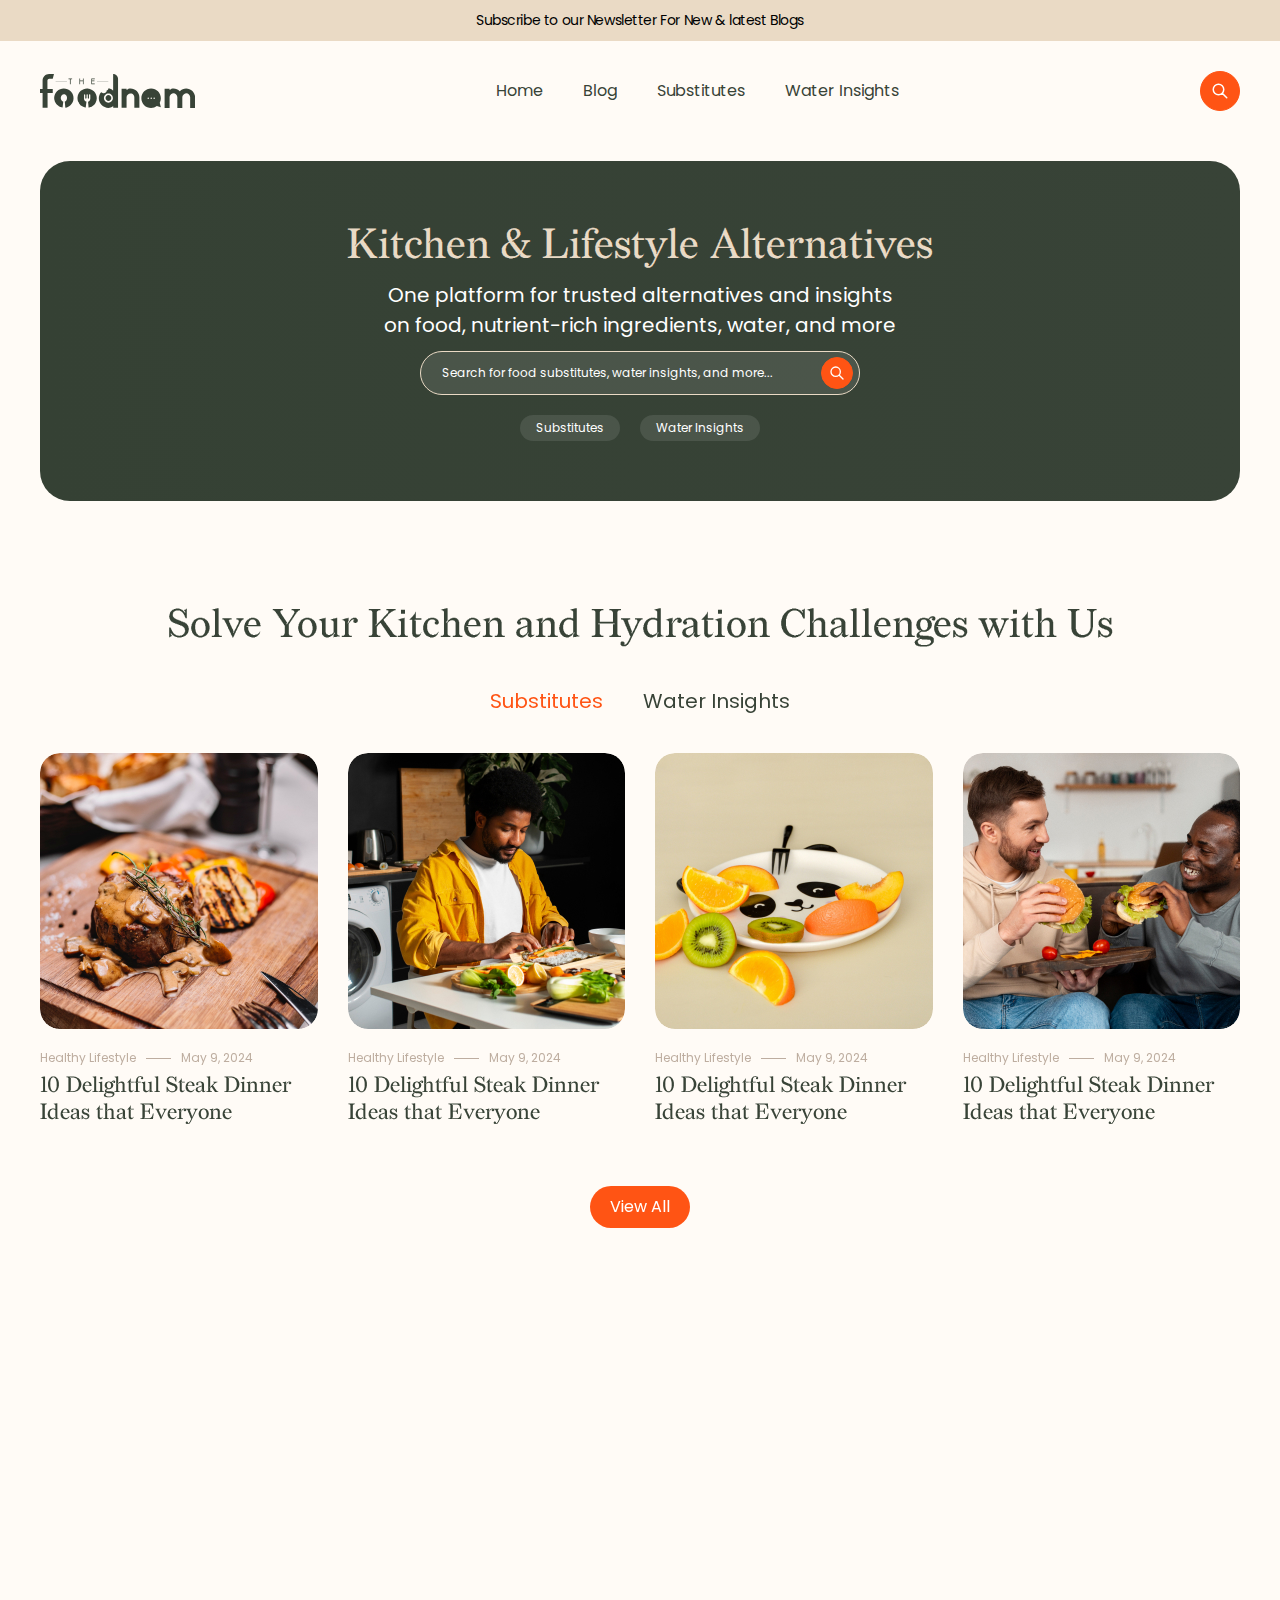
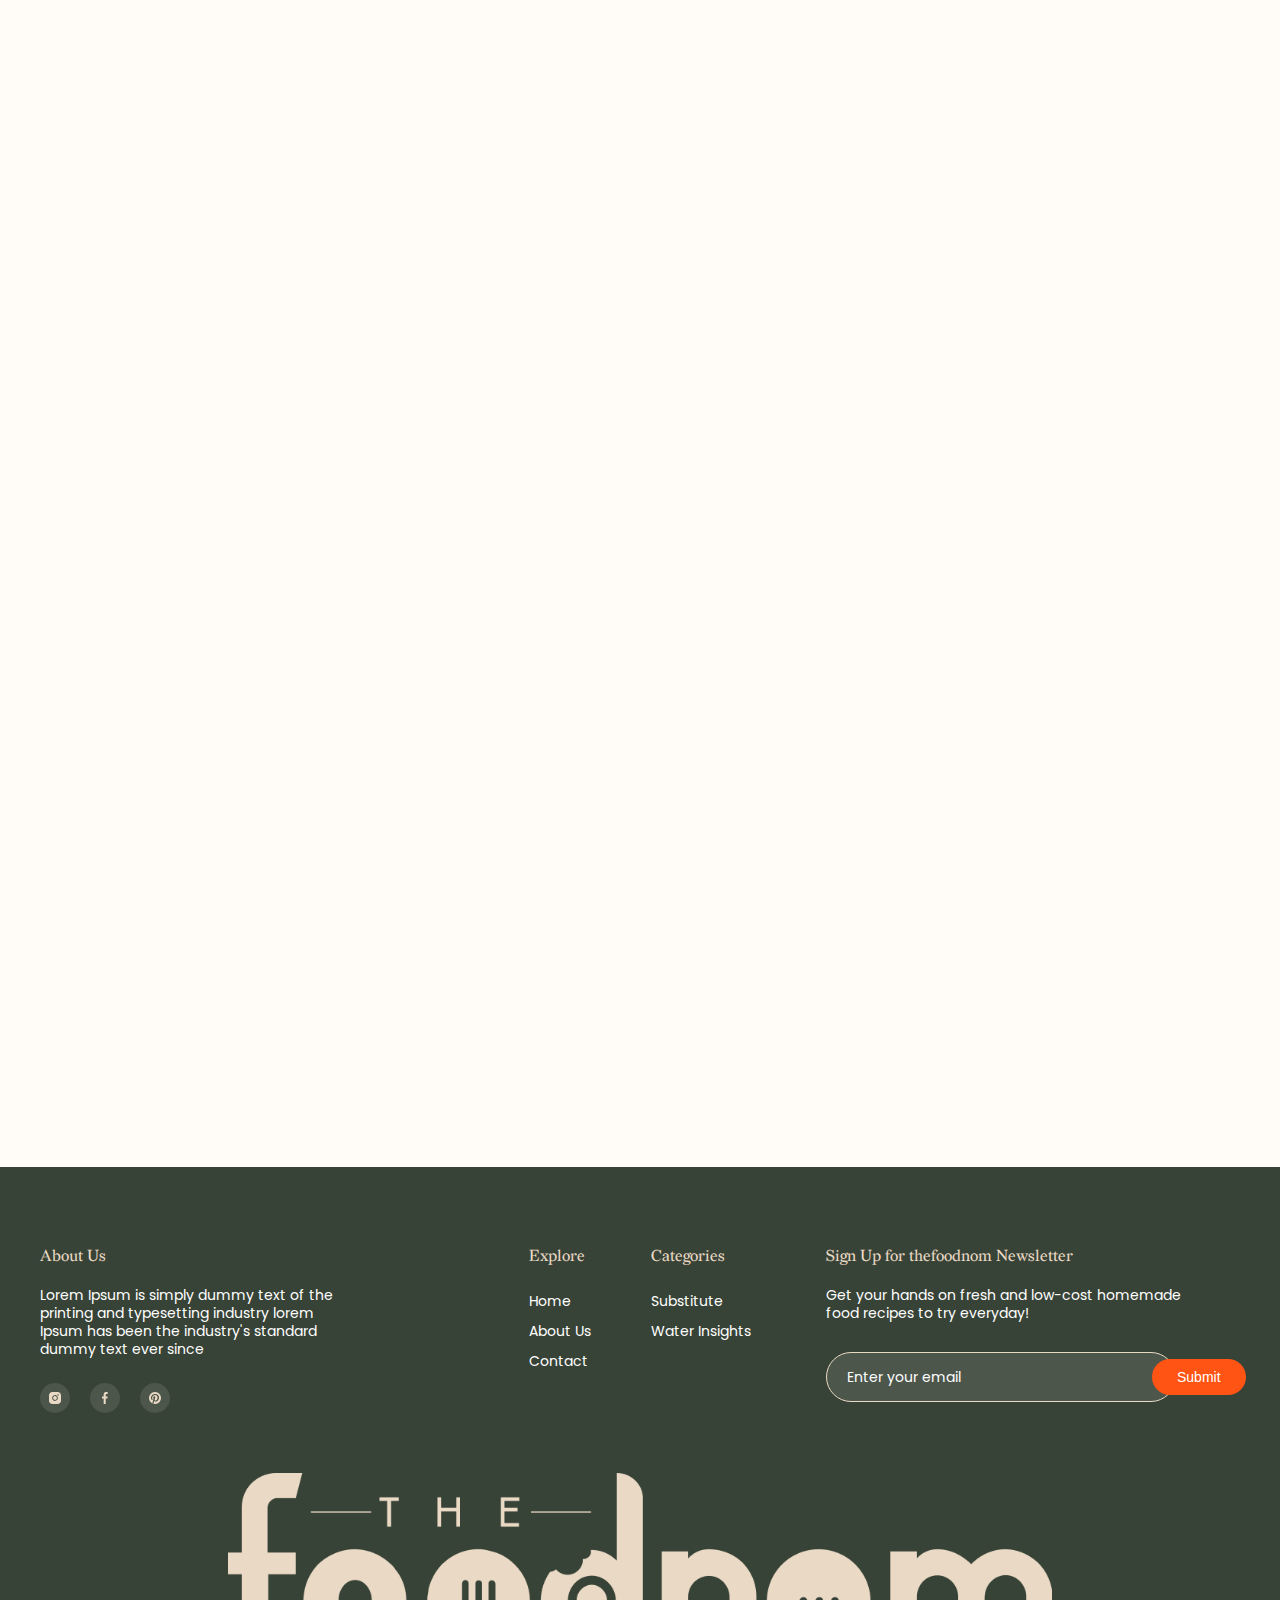
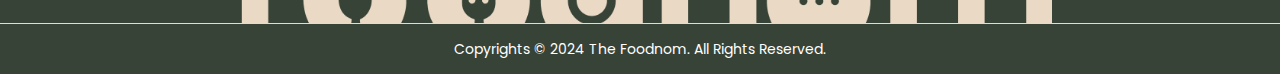
==== commit 1e68b871: "new-edits" ====
--- a/index.html
+++ b/index.html
@@ -30,10 +30,11 @@
                 <div class="headLogo">
                     <a href="index.html"> <img src="assets/images/darkLogo.svg" alt=""></a>
                 </div>
-                <div class="headLinks">
+                <div class="headLinks" id="headLinks">
+
                     <ul>
                         <li><a href="index.html">Home</a></li>
-                        <li><a href="#">Blog</a></li>
+                        <li><a href="inner-blog.html">Blog</a></li>
                         <li><a href="#">Substitutes</a></li>
                         <li><a href="#">Water Insights</a></li>
                     </ul>
@@ -41,8 +42,12 @@
                 <div class="headIcons">
                     <a href="#"><img src="assets/images/Search.svg" alt=""></a>
                 </div>
-                <button class="humburgerMenu">
-                    <img src="assets/images/menuHamBurger.svg" alt="">
+                <button class="humburgerMenu" id="humburgerMenu">
+                    <span></span>
+                    <span></span>
+                    <span></span>
+                    <span></span>
+                    <span></span>
                 </button>
             </div>
         </div>
@@ -66,10 +71,10 @@
                             </button>
                     </form>
                 </div>
-                <form action="?" class="catg-btn">
-                    <button>Substitutes</button>
-                    <button>Water Insights</button>
-                </form>
+                <div action="?" class="catg-btn">
+                    <a href="#">Substitutes</a>
+                    <a href="#">Water Insights</a>
+                </div>
             </div>
         </div>
         </div>
@@ -364,14 +369,14 @@
                         <h3>Explore</h3>
                         <ul class="linkSite">
                             <li><a href="#">Home</a></li>
-                            <li><a href="#">About Us</a></li>
+                            <li><a href="about.html">About Us</a></li>
                             <li><a href="contact.html">Contact</a></li>
                         </ul>
                     </div>
                     <div class="ft-lnks-pr">
                         <h3>Categories</h3>
                         <ul class="linkSite">
-                            <li><a href="#">Substitute</a></li>
+                            <li><a href="inner-blog.html">Substitute</a></li>
                             <li><a href="#">Water Insights</a></li>
                         </ul>
                     </div>
--- a/assets/css/style.css
+++ b/assets/css/style.css
@@ -15,6 +15,13 @@
 
 body {
     font-family: "poppins", sans-serif;
+    background: #fffbf6;
+    color: #384337;
+}
+
+p,
+span {
+    color: #000000;
 }
 
 h1,
@@ -39,6 +46,16 @@
     width: 100%;
 }
 
+::-webkit-scrollbar {
+    background: #384337;
+    height: 4px;
+    width: 4px;
+}
+
+::-webkit-scrollbar-thumb {
+    background: #FF5414;
+}
+
 /* headTop */
 
 .headTop {
@@ -66,6 +83,10 @@
 
 .headMain {
     padding: 30px 0;
+    position: sticky;
+    top: 0;
+    z-index: 99;
+    background: #fffbf6;
 }
 
 .hed-mn-row {
@@ -151,7 +172,7 @@
 }
 
 .headIcons a:hover img {
-    transform: translateY(-2px);
+    transform: translateY(-1px);
 }
 
 .humburgerMenu {
@@ -260,7 +281,7 @@
     padding-top: 20px;
 }
 
-.catg-btn button {
+.catg-btn a {
     padding: 4px 16px;
     font-family: "Poppins", sans-serif;
     font-size: 12px;
@@ -463,12 +484,14 @@
 
 .add-hldr {
     width: 100%;
+    height: 470px;
 }
 
 .add-hldr img {
     width: 100%;
     object-fit: cover;
     border-radius: 30px;
+    height: 100%;
 }
 
 
@@ -568,9 +591,13 @@
 }
 
 .instaGallSec .container {
-    max-width: 1600px;
+    max-width: 100%;
     padding: 0;
     margin: 0 auto;
+}
+
+.ins-sec-row img {
+    width: 100%;
 }
 
 .mainFooter {
@@ -656,6 +683,22 @@
     line-height: 30px;
     text-align: left;
     color: #fff;
+    position: relative;
+}
+
+.linkSite li a::after {
+    content: '';
+    position: absolute;
+    left: 0;
+    bottom: 0;
+    width: 0%;
+    height: 1px;
+    background-color: #FF5414;
+    transition: width 0.3s ease;
+}
+
+.linkSite li a:hover::after {
+    width: 100%;
 }
 
 .news-letter-foot {
@@ -870,4 +913,333 @@
     background: #384337;
 }
 
-/* contMain */+/* contMain */
+
+/* innerBlogMain */
+
+.innerBlogMain {
+    padding-top: 20px;
+}
+
+.inn-blg-row {
+    display: grid;
+    grid-template-columns: 1fr 330px;
+    gap: 30px;
+    position: relative;
+}
+
+.inn-blg-content .blogBox {
+    flex-direction: column;
+    gap: 30px;
+}
+
+.blog-box-cont {
+    max-width: 790px;
+    margin: 0 auto 0 0;
+}
+
+.inn-blg-content .head_side-h2 {
+    margin-top: 10px;
+    margin-bottom: 10px;
+}
+
+.inn-blg-content .blog-box-cont>p {
+    font-size: 18px;
+    line-height: 27px;
+    margin-top: 10px;
+}
+
+.inn-blg-content .blog-box-img {
+    height: 620px;
+    border-radius: 30px;
+}
+
+.inn-blog-faq {
+    padding: 30px;
+    background: #EADAC566;
+    border-radius: 30px;
+}
+
+.inn-blog-faq p {
+    font-size: 14px;
+    line-height: 20px;
+    color: #000;
+}
+
+.faq__accordion {
+    width: 100%;
+    display: flex;
+    flex-direction: column;
+    gap: 15px;
+    margin-top: 20px;
+}
+
+.accordion-item {
+    cursor: pointer;
+    border-top: 1px solid #7C5F4A80
+}
+
+.accordion-item-header {
+    margin-top: 20px;
+    position: relative;
+    transition: all 0.3s ease-in-out;
+}
+
+.accordion-item-header::after {
+    content: '';
+    background-image: url(../images/down-arr.svg);
+    background-size: contain;
+    background-repeat: no-repeat;
+    position: absolute;
+    right: 0;
+    top: 10px;
+    height: 10px;
+    width: 10px;
+}
+
+.accordion-item-header span {
+    color: #000;
+    font-size: 14px;
+    line-height: 20px;
+}
+
+
+.acc-item-head {
+    max-width: 95%;
+}
+
+.accordion-item-body {
+    max-height: 0;
+    overflow: hidden;
+    transition: max-height 0.3s ease-in-out;
+}
+
+.accordion-item-body-content {
+    padding: 0px;
+    padding-top: 20px;
+}
+
+.accordion-item-body-content p {
+    color: #000;
+    font-size: 14px;
+    line-height: 20px;
+}
+
+.accordion-item:has(.active) .accordion-item-body {
+    max-height: max-content;
+    transition: max-height 0.3s ease-in-out;
+}
+
+.inn-blog-faq {
+    margin-top: 30px;
+}
+
+.inn-blg-content .blog-box-cont h3 {
+    font-size: 30px;
+    line-height: 36px;
+    margin-top: 30px;
+    margin-bottom: 10px;
+}
+
+.blog-box-cont img {
+    height: 450px;
+    border-radius: 30px;
+    margin-top: 30px;
+}
+
+.latestBlog-hldr {
+    margin-top: 30px;
+    position: sticky;
+    top: 10px;
+}
+
+.latestBlog-hldr h3 {
+    font-size: 22px;
+    line-height: 26px;
+}
+
+.latestBlog-hldr .blog-tab-cnt-row {
+    margin-top: 20px;
+}
+
+.latestBlog-hldr .blogBox.yisLay .blog-box-img {
+    height: 105px;
+    width: 40%;
+}
+
+.latestBlog-hldr .blogBox.yisLay h3 {
+    font-size: 14px;
+    margin-top: 6px;
+    line-height: 16px;
+}
+
+.latestBlog-hldr .blog-catg-date span {
+    font-size: 10px;
+}
+
+.latestBlog-hldr .blog-tab-cnt-row {
+    gap: 20px;
+}
+
+.inn-blg-sidebar {
+    position: sticky;
+    -webkit-position: sticky;
+    top: 0;
+    height: 100%;
+}
+
+.inn-blg-content .blogBox:hover .blog-box-img {
+    box-shadow: none;
+}
+
+.inn-blg-content .blogBox:hover .blog-box-img img {
+    transform: scale(1);
+}
+
+.authDiscImg {
+    display: grid;
+    grid-template-columns: max-content 1fr;
+    gap: 20px;
+    align-items: center;
+    margin-top: 40px;
+    background: #EADAC566;
+    padding: 30px;
+    border-radius: 30px;
+}
+
+.authDiscImg .auth-img {
+    width: 100px;
+    height: 100%;
+}
+
+.authDiscImg .auth-img img {
+    border-radius: 50%;
+    object-fit: cover;
+    height: 100%;
+    width: 100%;
+    margin: 0;
+}
+
+.authDiscImg .auth-desc h3 {
+    font-size: 16px;
+    line-height: 20px;
+    margin: 0;
+    margin-bottom: 6px;
+}
+
+.authDiscImg .auth-desc p {
+    font-size: 14px;
+    line-height: 18px;
+}
+
+.prevNextBtn {
+    margin-top: 60px;
+    display: flex;
+    align-items: center;
+    justify-content: space-between;
+    gap: 10px;
+}
+
+.prevBlog,
+.nextBlog {
+    display: flex;
+    gap: 17px;
+    align-items: center;
+    position: relative;
+}
+
+.prevBlog img,
+.nextBlog img {
+    height: 15px;
+    width: 15px;
+    margin: 0;
+}
+
+.prevBlog a,
+.nextBlog a {
+    font-size: 16px;
+    line-height: 1;
+    color: #000;
+    font-weight: 400;
+}
+
+.prevBlog a::after,
+.nextBlog a::after {
+    content: '';
+    position: absolute;
+    left: 0;
+    top: 0;
+    height: 100%;
+    width: 100%;
+}
+
+.followMe {
+    padding-top: 40px;
+}
+
+.followMe h3 {
+    font-size: 22px;
+    line-height: 1;
+    color: #384337;
+    margin: 0;
+}
+
+.followMe .socList li a {
+    background: #EADAC566;
+}
+
+.followMe .socList li a:hover {
+    background: #384337;
+}
+
+.followMe .socList li a:hover img {
+    filter: brightness(0) saturate(100%) invert(92%) sepia(23%) saturate(283%) hue-rotate(316deg) brightness(104%) contrast(94%);
+}
+
+.followMe .socList li a img {
+    filter: brightness(0) saturate(100%) invert(21%) sepia(3%) saturate(2548%) hue-rotate(68deg) brightness(104%) contrast(91%);
+}
+
+/* innerBlogMain */
+
+/* realtedBlogSec */
+
+.realtedBlogSec {
+    padding-top: 100px;
+}
+
+.realtedBlogSec .blog-tab-cnt-row {
+    margin-top: 40px;
+}
+
+/* realtedBlogSec */
+
+/* aboutMainSec */
+
+.aboutMainSec {
+    padding-top: 20px;
+}
+
+.aboutMainSec .container {
+    max-width: 1000px;
+}
+
+.abt-row {
+    padding-top: 20px;
+}
+
+.abt-row p {
+    font-size: 18px;
+    line-height: 27px;
+    padding: 10px 0;
+}
+
+.abt-row h3 {
+    font-size: 30px;
+    line-height: 38px;
+    text-align: center;
+    padding-top: 30px;
+    padding-bottom: 20px;
+}
+
+/* aboutMainSec */--- a/assets/css/responsive.css
+++ b/assets/css/responsive.css
@@ -118,6 +118,36 @@
     }
 
     /* Contact Page Css End */
+
+    /* About Page Css Start */
+
+    .abt-row p {
+        font-size: 16px;
+        line-height: 25px;
+    }
+
+    .abt-row {
+        padding-top: 15px;
+    }
+
+    .abt-row h3 {
+        font-size: 26px;
+        line-height: 32px;
+        padding-top: 20px;
+        padding-bottom: 15px;
+    }
+
+    .followMe {
+        padding-top: 30px;
+    }
+
+    .socList {
+        padding-top: 20px;
+        gap: 15px;
+    }
+
+    /* About Page Css End */
+
 }
 
 @media only screen and (max-width : 768px) {
@@ -132,23 +162,112 @@
         padding: 15px 0;
     }
 
+    /* drawer header */
+
     .humburgerMenu {
-        display: block;
         height: 35px;
         width: 35px;
         background: #FF5414;
         border-radius: 50%;
         border: none;
         margin: 0 auto;
-    }
-
-    .humburgerMenu img {
-        filter: brightness(0) saturate(100%) invert(100%) sepia(0%) saturate(1972%) hue-rotate(291deg) brightness(117%) contrast(108%);
-        height: 20px;
-        width: 20px;
-        object-fit: contain;
-        margin: 0 auto;
-    }
+        display: flex;
+        flex-direction: column;
+        justify-content: space-between;
+        border: none;
+        cursor: pointer;
+        z-index: 1000;
+        padding: 11px;
+        transition: all 0.3s ease;
+    }
+
+    .humburgerMenu span {
+        display: block;
+        height: 0.1rem;
+        background-color: #fff;
+        border-radius: 5px;
+    }
+
+    .humburgerMenu span:nth-child(1) {
+        width: 100%;
+    }
+
+    .humburgerMenu span:nth-child(2) {
+        opacity: 0;
+    }
+
+    .humburgerMenu span:nth-child(3) {
+        width: 100%;
+    }
+
+    .humburgerMenu span:nth-child(4) {
+        opacity: 0;
+    }
+
+    .humburgerMenu span:nth-child(5) {
+        width: 100%;
+    }
+
+    #humburgerMenu.activeburger {
+        padding: 8px;
+    }
+
+    #humburgerMenu.activeburger span:nth-child(1) {
+        transform: rotate(45deg);
+        position: relative;
+        top: 9px;
+    }
+
+    #humburgerMenu.activeburger span:nth-child(3) {
+        opacity: 0;
+    }
+
+    #humburgerMenu.activeburger span:nth-child(5) {
+        transform: rotate(-45deg);
+        position: relative;
+        top: -8px;
+    }
+
+    #headLinks.activeban {
+        display: block;
+    }
+
+    #headLinks {
+        position: fixed;
+        background: #FF5414;
+        height: 100%;
+        top: 0;
+        left: -100%;
+        z-index: 999;
+        width: 270px;
+        opacity: 0;
+        transition: left 0.3s ease, opacity 0.3s ease;
+        display: flex;
+        flex-direction: column;
+        align-items: flex-start;
+    }
+
+    #headLinks.activeban {
+        left: 0;
+        opacity: 1;
+        display: flex;
+    }
+
+    .headLinks ul {
+        flex-direction: column;
+        align-items: self-start;
+        padding: 0 10px;
+        justify-content: center;
+        height: 100%;
+    }
+
+    .headLinks ul li a {
+        font-size: 20px;
+        line-height: 30px;
+        color: #fff;
+    }
+
+    /* drawer header */
 
     .headIcons a {
         height: 35px;
@@ -323,6 +442,35 @@
     }
 
     /* Contact Page Css End */
+
+    /* About Page Css Start */
+
+    .abt-row p {
+        font-size: 14px;
+        line-height: 22px;
+    }
+
+    .abt-row {
+        padding-top: 10px;
+    }
+
+    .abt-row h3 {
+        font-size: 23px;
+        line-height: 30px;
+        padding-top: 15px;
+        padding-bottom: 10px;
+    }
+
+    .followMe {
+        padding-top: 20px;
+    }
+
+    .socList {
+        padding-top: 20px;
+        gap: 15px;
+    }
+
+    /* About Page Css End */
 }
 
 @media only screen and (max-width : 576px) {
@@ -360,6 +508,27 @@
         height: 30px;
         width: 30px;
     }
+
+    /* drawer header */
+
+    .headLinks ul li a {
+        font-size: 18px;
+        line-height: 23px;
+    }
+
+    .humburgerMenu {
+        padding: 9px;
+    }
+
+    #humburgerMenu.activeburger span:nth-child(1) {
+        top: 6px;
+    }
+
+    #humburgerMenu.activeburger span:nth-child(5) {
+        top: -6px;
+    }
+
+    /* drawer header */
 
     .humburgerMenu img {
         height: 15px;
@@ -520,6 +689,7 @@
 
     .ft-lnks-pr:has(.news-letter-foot) {
         margin-left: 0;
+        max-width: 290px;
     }
 
     .pagination-list .page-list.active-page a {
@@ -673,4 +843,48 @@
 
     /* Contact Page Css End */
 
+    /* About Page Css Start */
+
+    .abt-row p {
+        font-size: 12px;
+        line-height: 18px;
+        padding: 5px 0;
+    }
+
+    .abt-row {
+        padding-top: 5px;
+    }
+
+    .abt-row h3 {
+        font-size: 18px;
+        line-height: 23px;
+        padding-top: 10px;
+        padding-bottom: 5px;
+    }
+
+    .followMe {
+        padding-top: 20px;
+    }
+
+    .socList {
+        padding-top: 20px;
+        gap: 15px;
+    }
+
+    .followMe h3 {
+        font-size: 18px;
+        line-height: 20px;
+    }
+
+    .followMe {
+        padding-top: 10px;
+    }
+
+    .socList {
+        padding-top: 10px;
+        gap: 10px;
+    }
+
+    /* About Page Css End */
+
 }